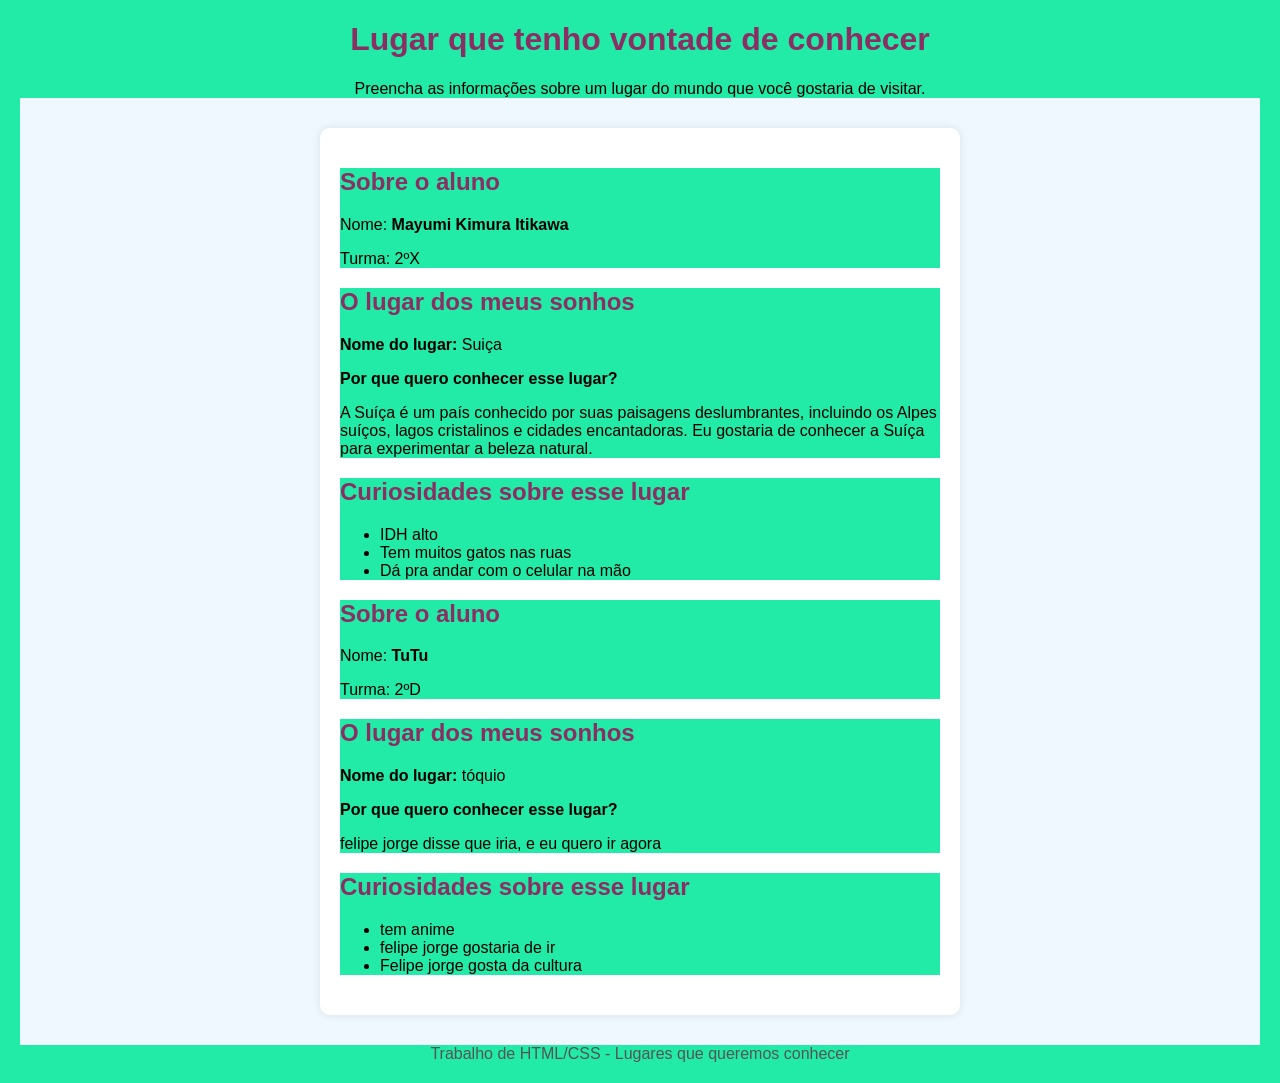
==== index.html @ 151c413a "Merge pull request #4 from FelipeJorgeL/ArthurMachado adicionando a seção arthur para o index.html" ====
<!DOCTYPE html>
<html lang="pt-BR">
<head>
    <meta charset="UTF-8">
    <title>Lugar que quero conhecer</title>
    <link rel="stylesheet" href="style.css">
    <style>*{
    font-family: Arial, sans-serif;
    background-color: rgb(34, 234, 167);
    }</style>
</head>
<body>
    <style>
        body {
            font-family: Arial, sans-serif;
            margin: 20px;
            background-color: #f0f8ff;
        }

        header {
            text-align: center;
            margin-bottom: 30px;
        }

        h1 {
            color: #8b2e63;
        }

        main {
            max-width: 600px;
            margin: 0 auto;
            background-color: #ffffff;
            padding: 20px;
            border-radius: 10px;
            box-shadow: 0 0 10px rgba(0, 0, 0, 0.1);
        }

        section {
            margin-bottom: 20px;
        }

        h2 {
            color: #8b2e63;
        }

        footer {
            text-align: center;
            margin-top: 30px;
            color: #555555;
        }
    </style>
<header>
    <h1>Lugar que tenho vontade de conhecer</h1>
    <p>Preencha as informações sobre um lugar do mundo que você gostaria de visitar.</p>
</header>

<main>
    <section id="aluno">
        <h2>Sobre o aluno</h2>
        <p>Nome: <strong>Mayumi Kimura Itikawa</strong></p>
        <p>Turma: 2ºX</p>
    </section>

    <section id="lugar">
        <h2>O lugar dos meus sonhos</h2>
        <p><strong>Nome do lugar:</strong> Suiça</p>
        <p><strong>Por que quero conhecer esse lugar?</strong></p>
        <p>
    A Suíça é um país conhecido por suas paisagens deslumbrantes, incluindo os Alpes suíços,
    lagos cristalinos e cidades encantadoras. Eu gostaria de conhecer a Suíça para experimentar a beleza natural.
        </p>
    </section>

    <section id="curiosidades">
        <h2>Curiosidades sobre esse lugar</h2>
        <ul>
            <li>IDH alto</li>
            <li>Tem muitos gatos nas ruas</li>
            <li>Dá pra andar com o celular na mão</li>
        </ul>
    </section>

    <section id="Arthur">
        <h2>Sobre o aluno</h2>
        <p>Nome: <strong>TuTu</strong></p>
        <p>Turma: 2ºD</p>
    </section>

    <section id="Artlugar">
        <h2>O lugar dos meus sonhos</h2>
        <p><strong>Nome do lugar:</strong> tóquio</p>
        <p><strong>Por que quero conhecer esse lugar?</strong></p>
        <p>
            felipe jorge disse que iria, e eu quero ir agora
        </p>
    </section>

    <section id="Artcuriosidades">
        <h2>Curiosidades sobre esse lugar</h2>
        <ul>
            <li>tem anime</li>
            <li>felipe jorge gostaria de ir </li>
            <li>Felipe jorge gosta da cultura</li>
        </ul>
    </section>
</main>

<footer>
    <p>Trabalho de HTML/CSS - Lugares que queremos conhecer</p>
</footer>

</body>
</html>
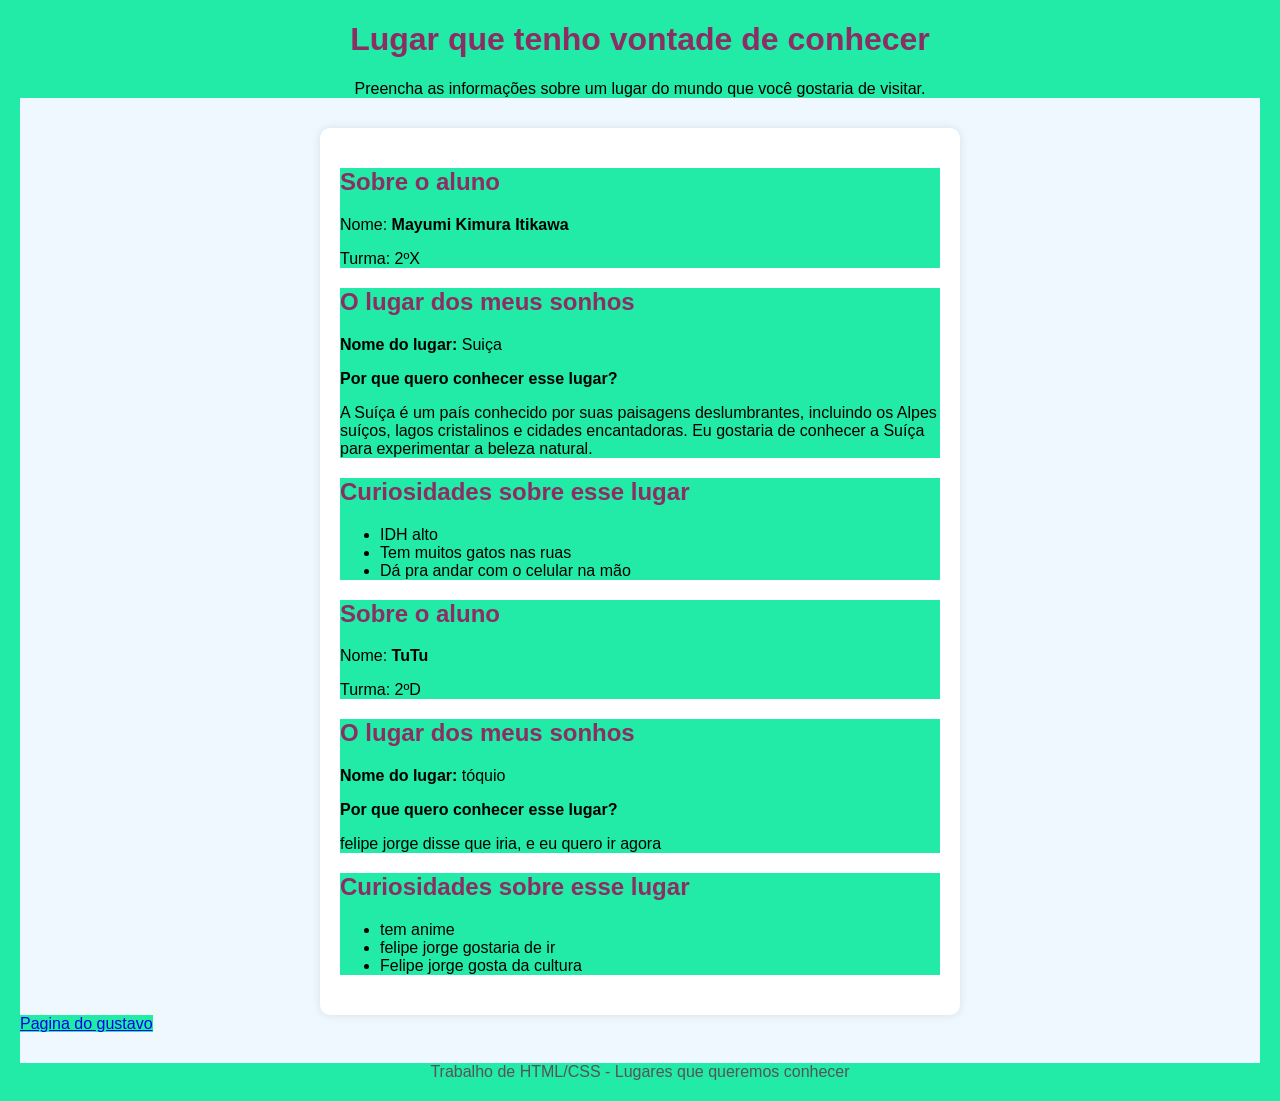
==== commit 48b16fbd: "fix() Resolvendo conflito" ====
--- a/index.html
+++ b/index.html
@@ -1,5 +1,6 @@
 <!DOCTYPE html>
 <html lang="pt-BR">
+
 <head>
     <meta charset="UTF-8">
     <title>Lugar que quero conhecer</title>
@@ -9,6 +10,7 @@
     background-color: rgb(34, 234, 167);
     }</style>
 </head>
+
 <body>
     <style>
         body {
@@ -105,9 +107,30 @@
     </section>
 </main>
 
-<footer>
-    <p>Trabalho de HTML/CSS - Lugares que queremos conhecer</p>
-</footer>
+
+
+
+
+
+
+
+
+
+
+
+
+
+
+
+
+
+        <a href="gustavo.html">Pagina do gustavo</a>
+    </main>
+
+    <footer>
+        <p>Trabalho de HTML/CSS - Lugares que queremos conhecer</p>
+    </footer>
 
 </body>
+
 </html>
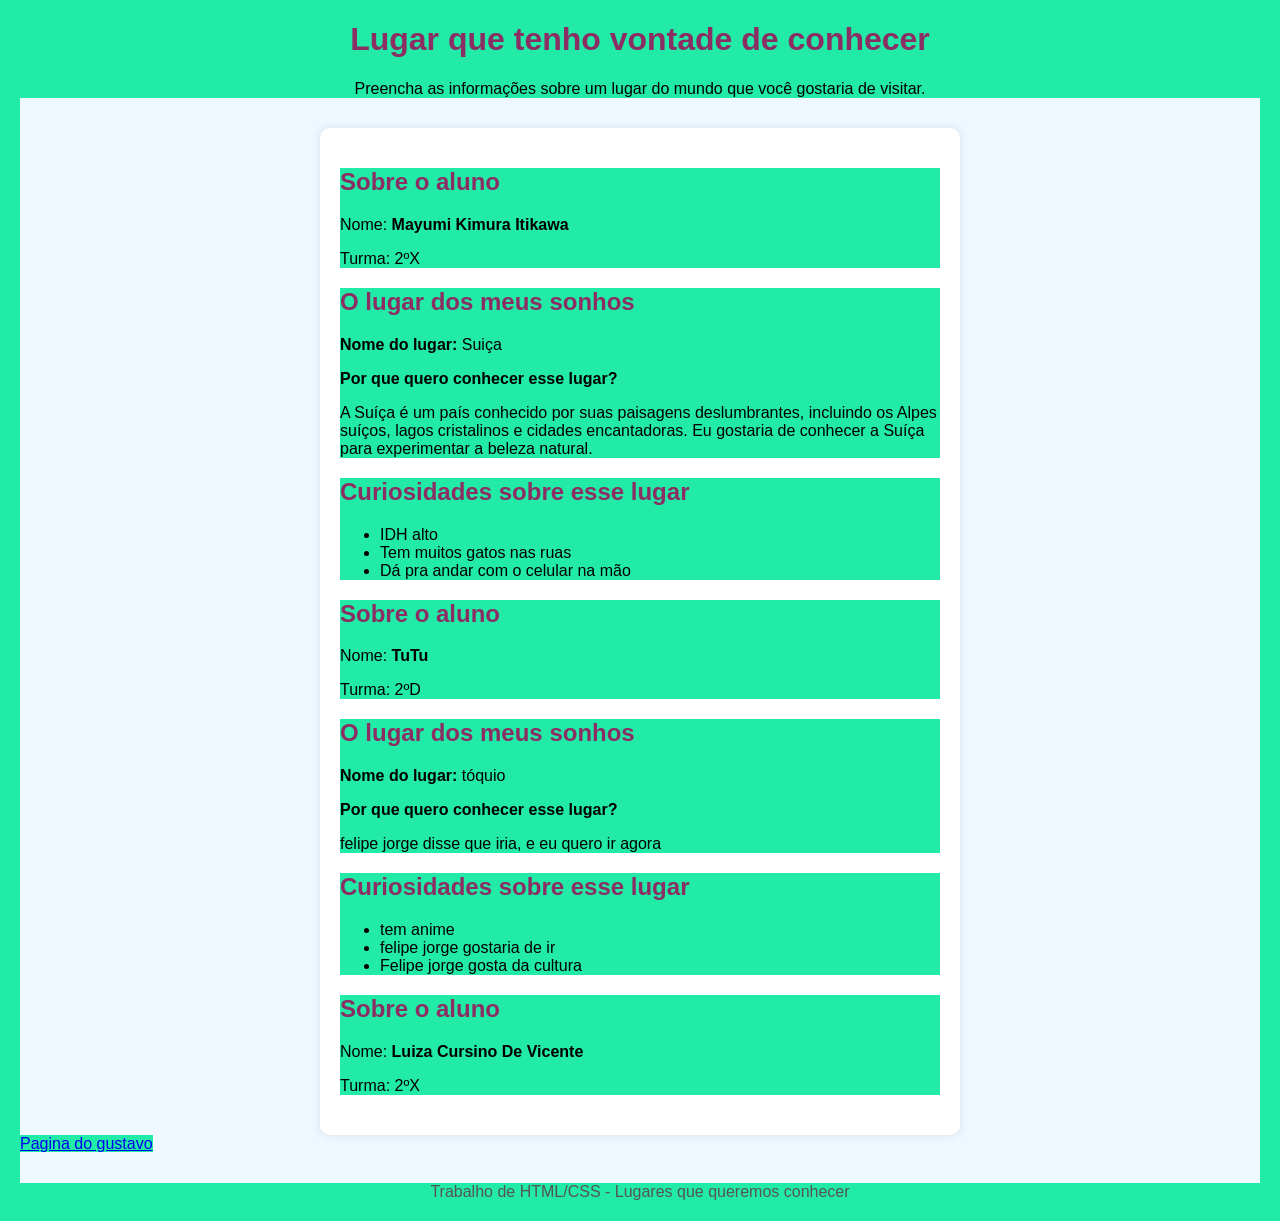
==== commit eb7e8055: "Página sobre Suica" ====
--- a/index.html
+++ b/index.html
@@ -105,6 +105,11 @@
             <li>Felipe jorge gosta da cultura</li>
         </ul>
     </section>
+    <section id="aluno">
+        <h2>Sobre o aluno</h2>
+        <p>Nome: <strong>Luiza Cursino De Vicente</strong></p>
+        <p>Turma: 2ºX</p>
+    </section>
 </main>
 
 
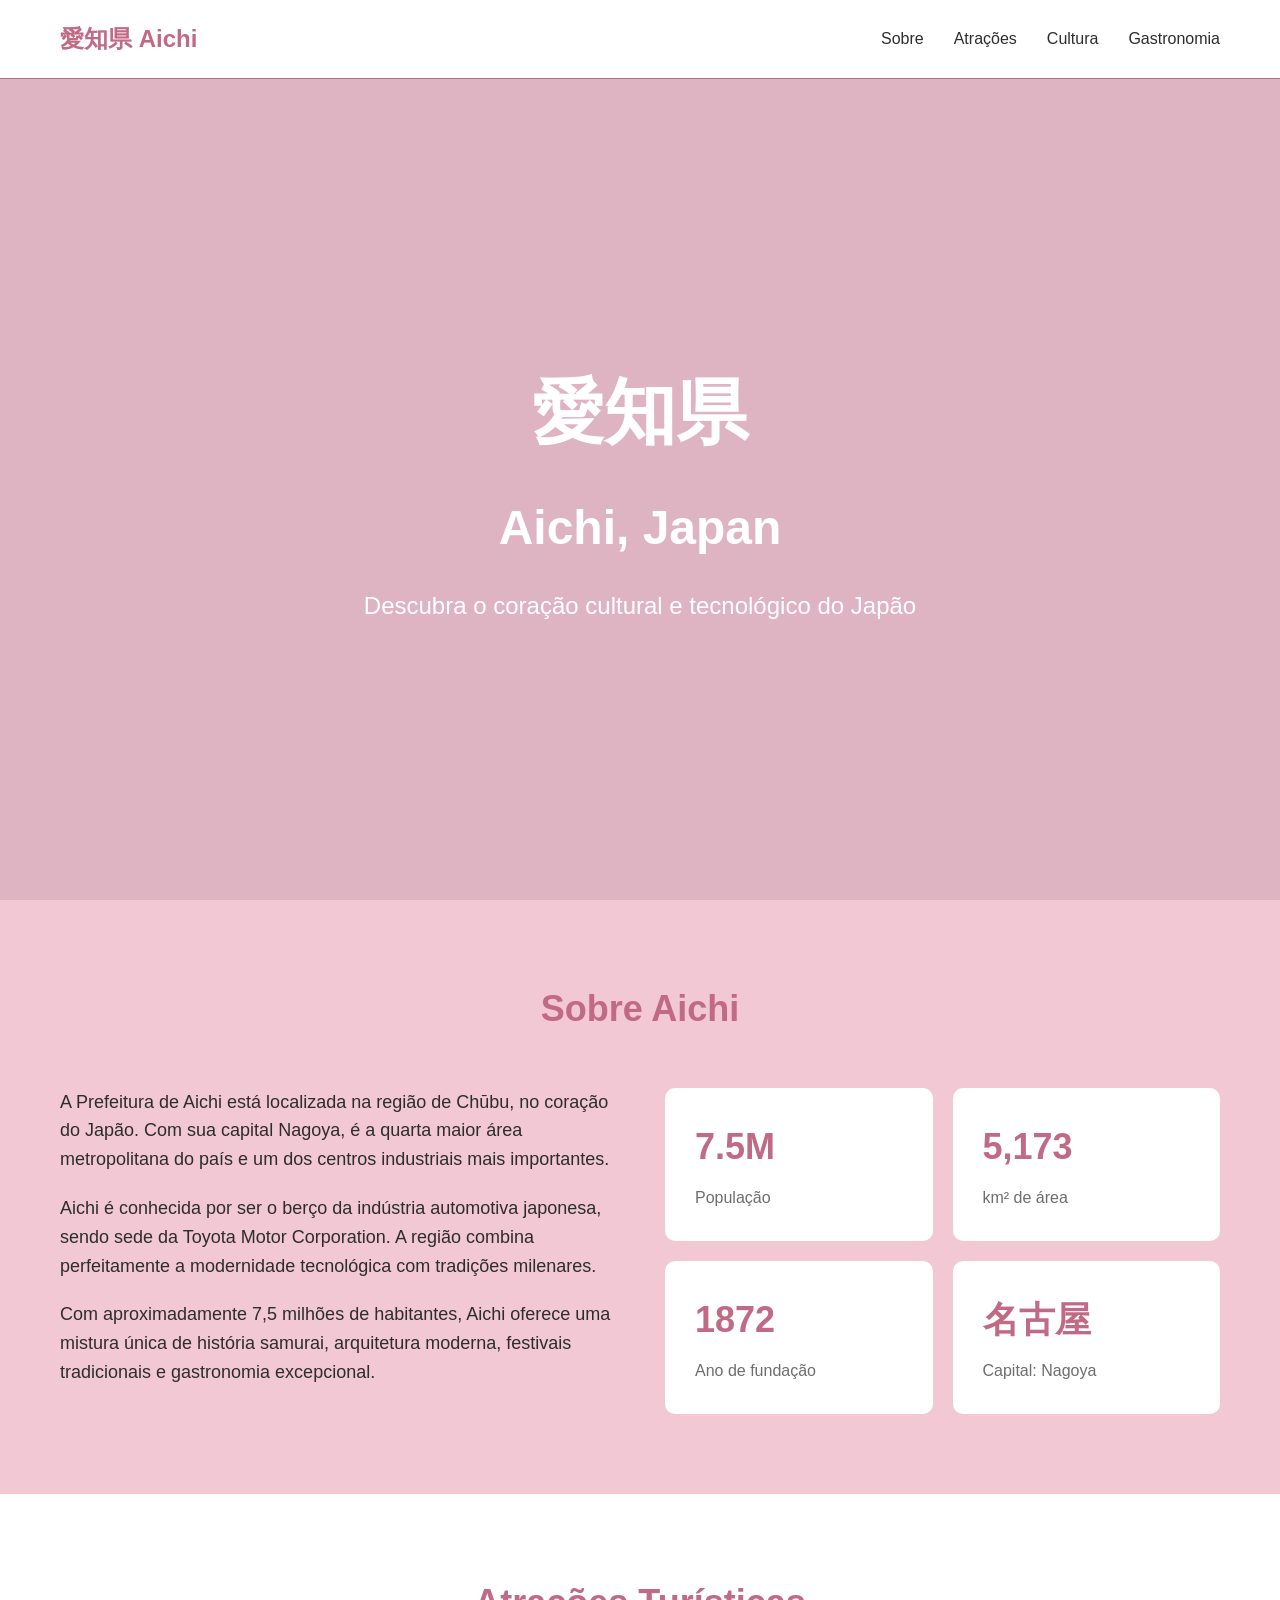
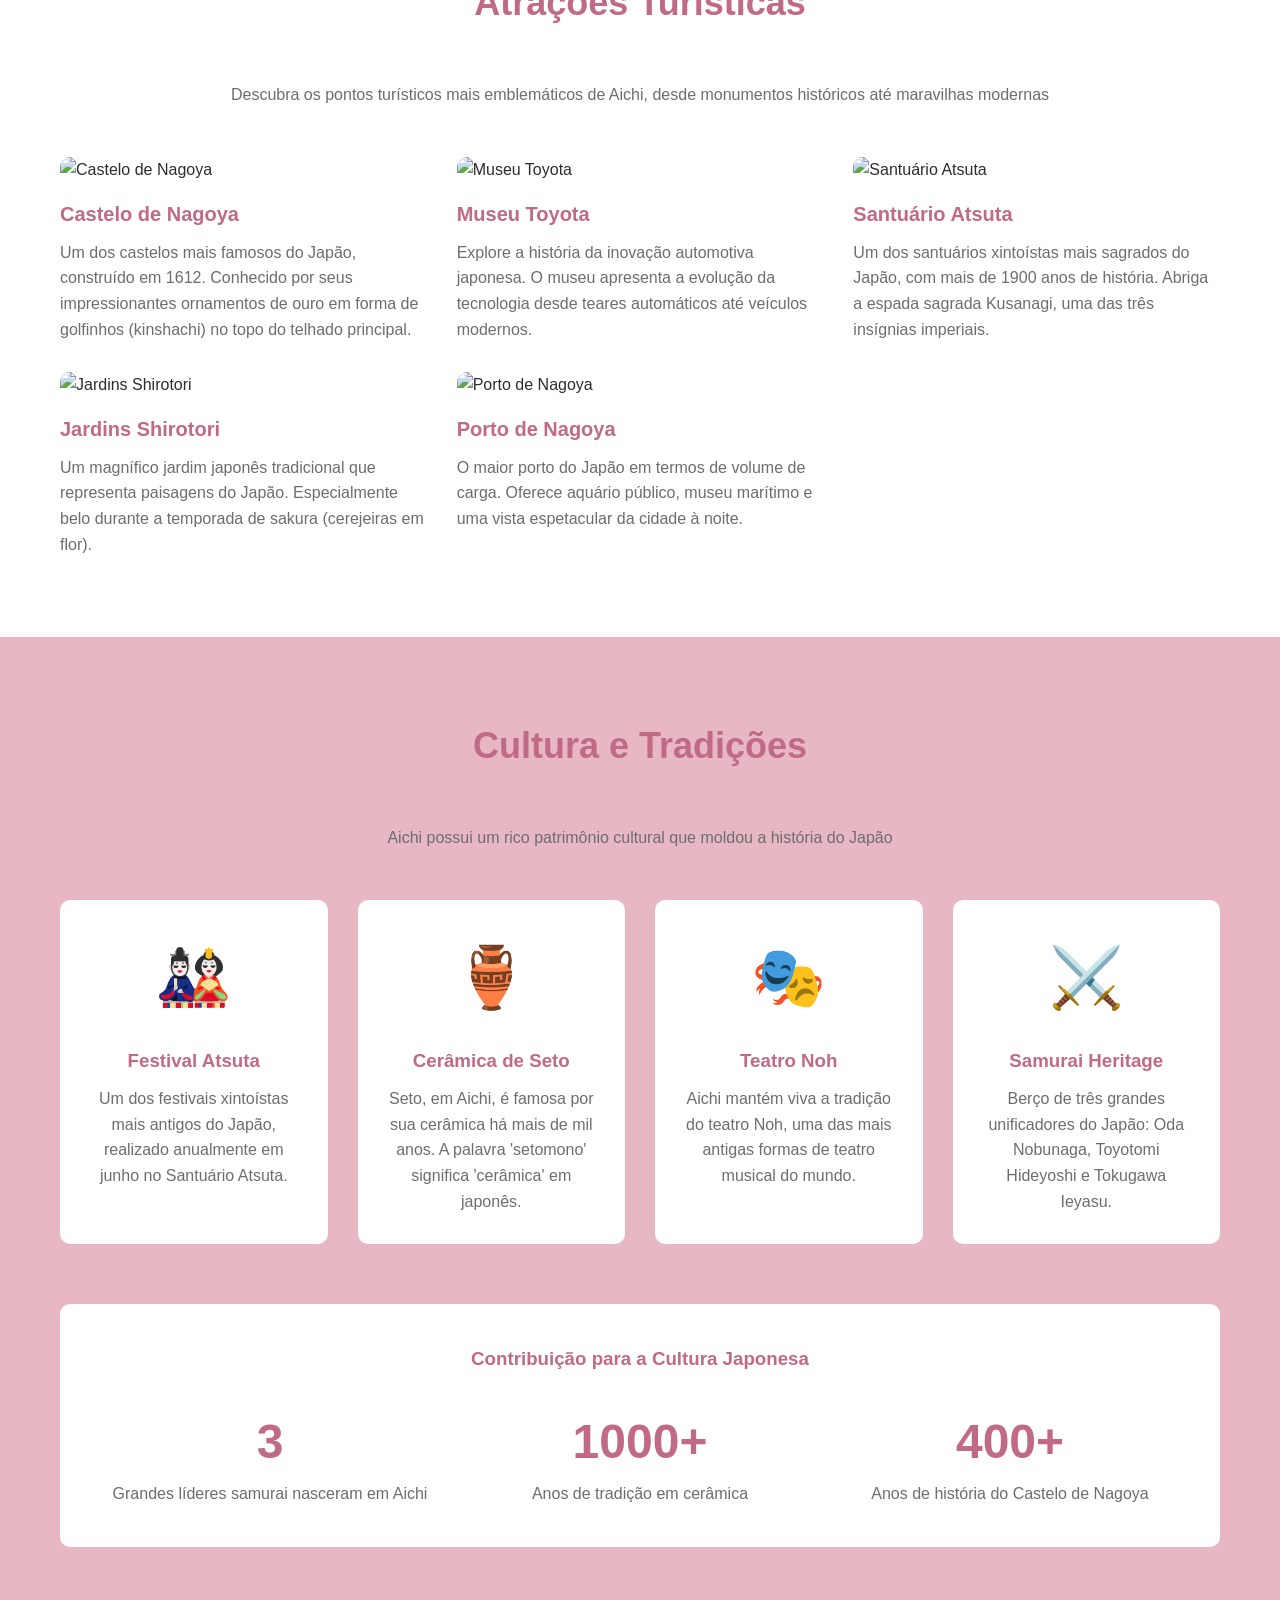
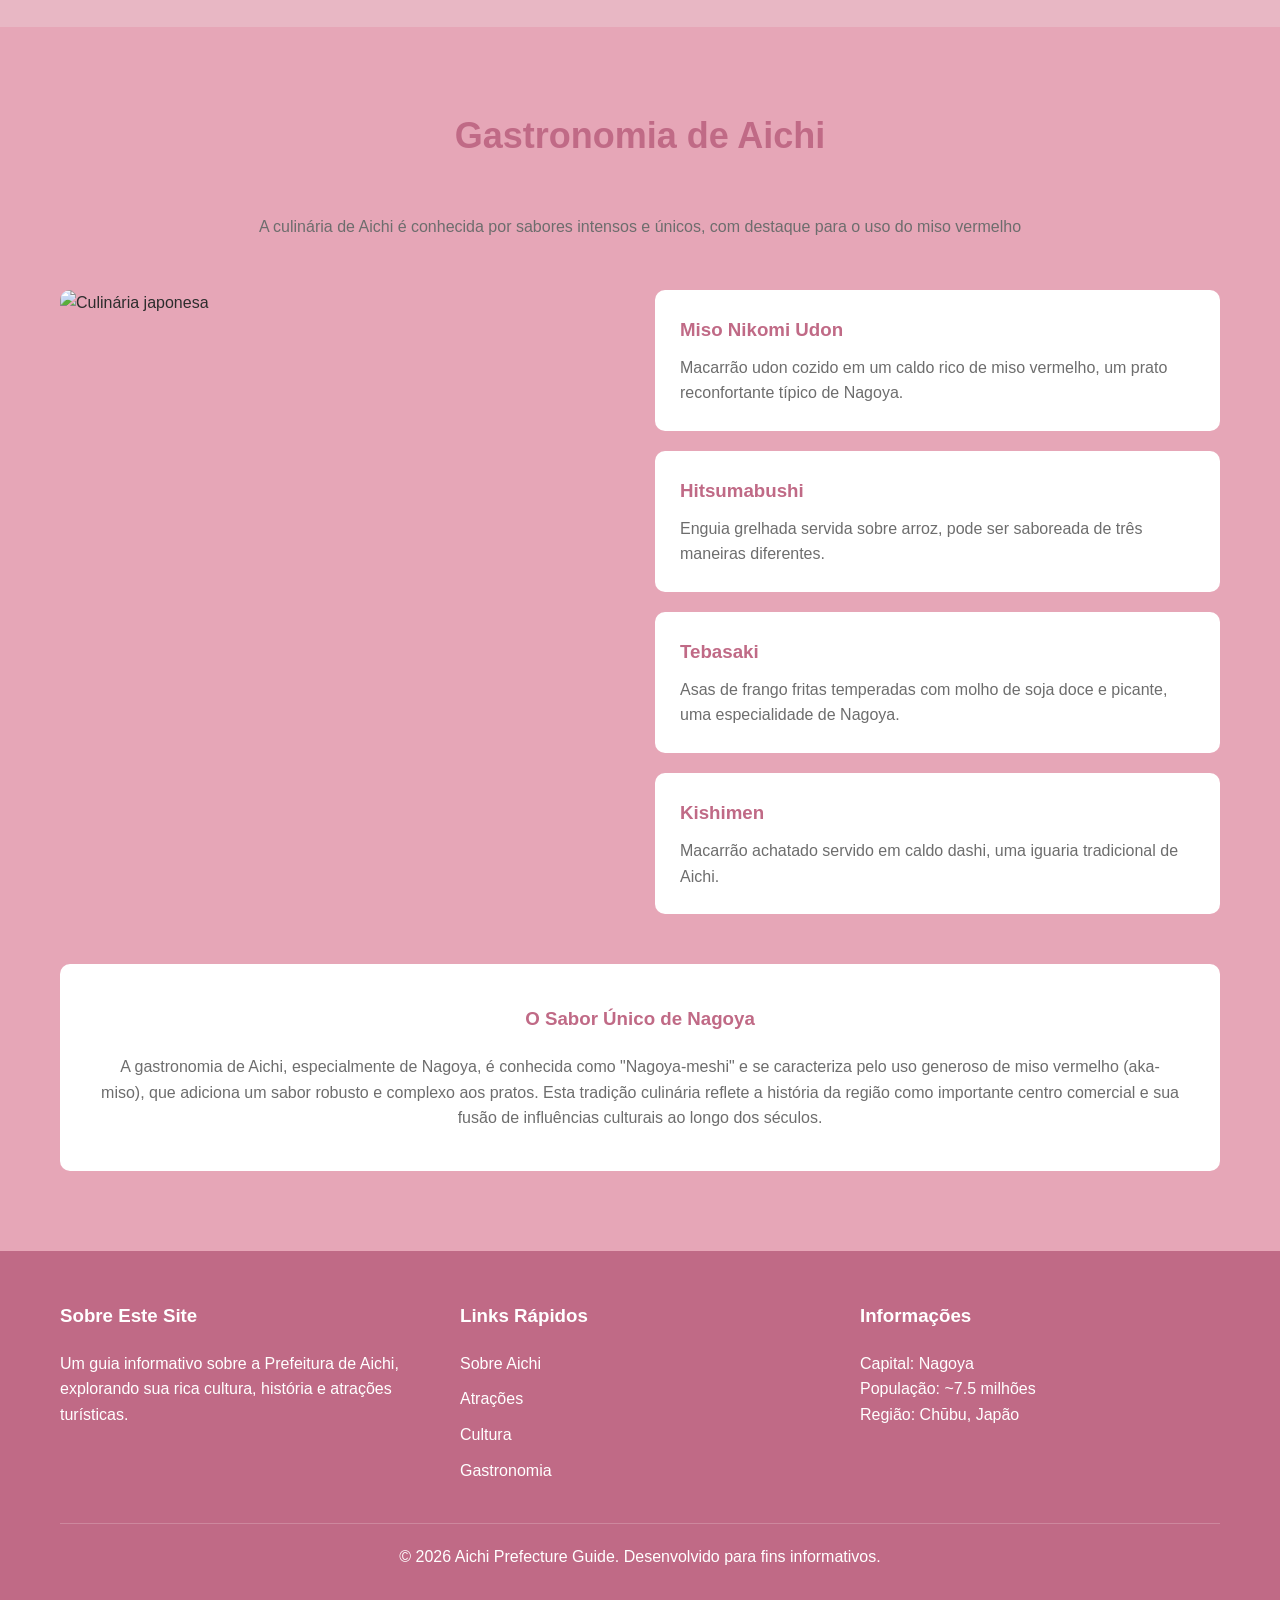
==== commit f6e7601c: "nova tela da may" ====
--- a/index.html
+++ b/index.html
@@ -1,141 +1,260 @@
 <!DOCTYPE html>
 <html lang="pt-BR">
-
 <head>
     <meta charset="UTF-8">
-    <title>Lugar que quero conhecer</title>
+    <meta name="viewport" content="width=device-width, initial-scale=1.0">
+    <title>Aichi - Japão</title>
     <link rel="stylesheet" href="style.css">
-    <style>*{
-    font-family: Arial, sans-serif;
-    background-color: rgb(34, 234, 167);
-    }</style>
 </head>
-
 <body>
-    <style>
-        body {
-            font-family: Arial, sans-serif;
-            margin: 20px;
-            background-color: #f0f8ff;
-        }
-
-        header {
-            text-align: center;
-            margin-bottom: 30px;
-        }
-
-        h1 {
-            color: #8b2e63;
-        }
-
-        main {
-            max-width: 600px;
-            margin: 0 auto;
-            background-color: #ffffff;
-            padding: 20px;
-            border-radius: 10px;
-            box-shadow: 0 0 10px rgba(0, 0, 0, 0.1);
-        }
-
-        section {
-            margin-bottom: 20px;
-        }
-
-        h2 {
-            color: #8b2e63;
-        }
-
-        footer {
-            text-align: center;
-            margin-top: 30px;
-            color: #555555;
-        }
-    </style>
-<header>
-    <h1>Lugar que tenho vontade de conhecer</h1>
-    <p>Preencha as informações sobre um lugar do mundo que você gostaria de visitar.</p>
-</header>
-
-<main>
-    <section id="aluno">
-        <h2>Sobre o aluno</h2>
-        <p>Nome: <strong>Mayumi Kimura Itikawa</strong></p>
-        <p>Turma: 2ºX</p>
-    </section>
-
-    <section id="lugar">
-        <h2>O lugar dos meus sonhos</h2>
-        <p><strong>Nome do lugar:</strong> Suiça</p>
-        <p><strong>Por que quero conhecer esse lugar?</strong></p>
-        <p>
-    A Suíça é um país conhecido por suas paisagens deslumbrantes, incluindo os Alpes suíços,
-    lagos cristalinos e cidades encantadoras. Eu gostaria de conhecer a Suíça para experimentar a beleza natural.
-        </p>
-    </section>
-
-    <section id="curiosidades">
-        <h2>Curiosidades sobre esse lugar</h2>
-        <ul>
-            <li>IDH alto</li>
-            <li>Tem muitos gatos nas ruas</li>
-            <li>Dá pra andar com o celular na mão</li>
-        </ul>
-    </section>
-
-    <section id="Arthur">
-        <h2>Sobre o aluno</h2>
-        <p>Nome: <strong>TuTu</strong></p>
-        <p>Turma: 2ºD</p>
-    </section>
-
-    <section id="Artlugar">
-        <h2>O lugar dos meus sonhos</h2>
-        <p><strong>Nome do lugar:</strong> tóquio</p>
-        <p><strong>Por que quero conhecer esse lugar?</strong></p>
-        <p>
-            felipe jorge disse que iria, e eu quero ir agora
-        </p>
-    </section>
-
-    <section id="Artcuriosidades">
-        <h2>Curiosidades sobre esse lugar</h2>
-        <ul>
-            <li>tem anime</li>
-            <li>felipe jorge gostaria de ir </li>
-            <li>Felipe jorge gosta da cultura</li>
-        </ul>
-    </section>
-    <section id="aluno">
-        <h2>Sobre o aluno</h2>
-        <p>Nome: <strong>Luiza Cursino De Vicente</strong></p>
-        <p>Turma: 2ºX</p>
-    </section>
-</main>
-
-
-
-
-
-
-
-
-
-
-
-
-
-
-
-
-
-
-        <a href="gustavo.html">Pagina do gustavo</a>
-    </main>
-
-    <footer>
-        <p>Trabalho de HTML/CSS - Lugares que queremos conhecer</p>
+    <header class="header">
+        <div class="container">
+            <nav class="nav">
+                <h1 class="logo">愛知県 Aichi</h1>
+                <ul class="menu">
+                    <li><a href="#sobre">Sobre</a></li>
+                    <li><a href="#atracoes">Atrações</a></li>
+                    <li><a href="#cultura">Cultura</a></li>
+                    <li><a href="#gastronomia">Gastronomia</a></li>
+                </ul>
+            </nav>
+        </div>
+    </header>
+
+    <section class="hero">
+        <div class="hero-overlay"></div>
+        <div class="hero-content">
+            <h1 class="hero-title-jp">愛知県</h1>
+            <h2 class="hero-title-en">Aichi, Japan</h2>
+            <p class="hero-text">Descubra o coração cultural e tecnológico do Japão</p>
+        </div>
+    </section>
+
+    <section id="sobre" class="about">
+        <div class="container">
+            <h2 class="section-title">Sobre Aichi</h2>
+            <div class="about-content">
+                <div class="about-text">
+                    <p class="paragraph">
+                        A Prefeitura de Aichi está localizada na região de Chūbu, no coração do Japão. 
+                        Com sua capital Nagoya, é a quarta maior área metropolitana do país e um dos 
+                        centros industriais mais importantes.
+                    </p>
+                    <p class="paragraph">
+                        Aichi é conhecida por ser o berço da indústria automotiva japonesa, sendo sede 
+                        da Toyota Motor Corporation. A região combina perfeitamente a modernidade 
+                        tecnológica com tradições milenares.
+                    </p>
+                    <p class="paragraph">
+                        Com aproximadamente 7,5 milhões de habitantes, Aichi oferece uma mistura única 
+                        de história samurai, arquitetura moderna, festivais tradicionais e gastronomia 
+                        excepcional.
+                    </p>
+                </div>
+                <div class="stats-grid">
+                    <div class="stat-card">
+                        <div class="stat-number">7.5M</div>
+                        <div class="stat-label">População</div>
+                    </div>
+                    <div class="stat-card">
+                        <div class="stat-number">5,173</div>
+                        <div class="stat-label">km² de área</div>
+                    </div>
+                    <div class="stat-card">
+                        <div class="stat-number">1872</div>
+                        <div class="stat-label">Ano de fundação</div>
+                    </div>
+                    <div class="stat-card">
+                        <div class="stat-number">名古屋</div>
+                        <div class="stat-label">Capital: Nagoya</div>
+                    </div>
+                </div>
+            </div>
+        </div>
+    </section>
+
+    <section id="atracoes" class="attractions">
+        <div class="container">
+            <h2 class="section-title">Atrações Turísticas</h2>
+            <p class="section-description">
+                Descubra os pontos turísticos mais emblemáticos de Aichi, desde monumentos históricos até maravilhas modernas
+            </p>
+            <div class="attractions-grid">
+                <div class="attraction-card">
+                    <div class="attraction-image">
+                        <img src="https://images.unsplash.com/photo-1648534092296-272a36375e45?crop=entropy&cs=tinysrgb&fit=max&fm=jpg&q=80&w=800" alt="Castelo de Nagoya">
+                    </div>
+                    <h3 class="attraction-title">Castelo de Nagoya</h3>
+                    <p class="attraction-text">Um dos castelos mais famosos do Japão, construído em 1612. Conhecido por seus impressionantes ornamentos de ouro em forma de golfinhos (kinshachi) no topo do telhado principal.</p>
+                </div>
+
+                <div class="attraction-card">
+                    <div class="attraction-image">
+                        <img src="https://images.unsplash.com/photo-1701314946065-318c86562be8?crop=entropy&cs=tinysrgb&fit=max&fm=jpg&q=80&w=800" alt="Museu Toyota">
+                    </div>
+                    <h3 class="attraction-title">Museu Toyota</h3>
+                    <p class="attraction-text">Explore a história da inovação automotiva japonesa. O museu apresenta a evolução da tecnologia desde teares automáticos até veículos modernos.</p>
+                </div>
+
+                <div class="attraction-card">
+                    <div class="attraction-image">
+                        <img src="https://images.unsplash.com/photo-1702060847389-f3819611a56a?crop=entropy&cs=tinysrgb&fit=max&fm=jpg&q=80&w=800" alt="Santuário Atsuta">
+                    </div>
+                    <h3 class="attraction-title">Santuário Atsuta</h3>
+                    <p class="attraction-text">Um dos santuários xintoístas mais sagrados do Japão, com mais de 1900 anos de história. Abriga a espada sagrada Kusanagi, uma das três insígnias imperiais.</p>
+                </div>
+
+                <div class="attraction-card">
+                    <div class="attraction-image">
+                        <img src="https://images.unsplash.com/photo-1771030669981-c995ebcde895?crop=entropy&cs=tinysrgb&fit=max&fm=jpg&q=80&w=800" alt="Jardins Shirotori">
+                    </div>
+                    <h3 class="attraction-title">Jardins Shirotori</h3>
+                    <p class="attraction-text">Um magnífico jardim japonês tradicional que representa paisagens do Japão. Especialmente belo durante a temporada de sakura (cerejeiras em flor).</p>
+                </div>
+
+                <div class="attraction-card">
+                    <div class="attraction-image">
+                        <img src="https://images.unsplash.com/photo-1716049159452-8dfbf9233070?crop=entropy&cs=tinysrgb&fit=max&fm=jpg&q=80&w=800" alt="Porto de Nagoya">
+                    </div>
+                    <h3 class="attraction-title">Porto de Nagoya</h3>
+                    <p class="attraction-text">O maior porto do Japão em termos de volume de carga. Oferece aquário público, museu marítimo e uma vista espetacular da cidade à noite.</p>
+                </div>
+            </div>
+        </div>
+    </section>
+
+    <section id="cultura" class="culture">
+        <div class="container">
+            <h2 class="section-title">Cultura e Tradições</h2>
+            <p class="section-description">
+                Aichi possui um rico patrimônio cultural que moldou a história do Japão
+            </p>
+            <div class="culture-grid">
+                <div class="culture-card">
+                    <div class="culture-icon">🎎</div>
+                    <h3 class="culture-title">Festival Atsuta</h3>
+                    <p class="culture-text">Um dos festivais xintoístas mais antigos do Japão, realizado anualmente em junho no Santuário Atsuta.</p>
+                </div>
+
+                <div class="culture-card">
+                    <div class="culture-icon">🏺</div>
+                    <h3 class="culture-title">Cerâmica de Seto</h3>
+                    <p class="culture-text">Seto, em Aichi, é famosa por sua cerâmica há mais de mil anos. A palavra 'setomono' significa 'cerâmica' em japonês.</p>
+                </div>
+
+                <div class="culture-card">
+                    <div class="culture-icon">🎭</div>
+                    <h3 class="culture-title">Teatro Noh</h3>
+                    <p class="culture-text">Aichi mantém viva a tradição do teatro Noh, uma das mais antigas formas de teatro musical do mundo.</p>
+                </div>
+
+                <div class="culture-card">
+                    <div class="culture-icon">⚔️</div>
+                    <h3 class="culture-title">Samurai Heritage</h3>
+                    <p class="culture-text">Berço de três grandes unificadores do Japão: Oda Nobunaga, Toyotomi Hideyoshi e Tokugawa Ieyasu.</p>
+                </div>
+            </div>
+
+            <div class="culture-stats">
+                <h3 class="culture-stats-title">Contribuição para a Cultura Japonesa</h3>
+                <div class="culture-stats-grid">
+                    <div class="culture-stat">
+                        <div class="culture-stat-number">3</div>
+                        <p class="culture-stat-text">Grandes líderes samurai nasceram em Aichi</p>
+                    </div>
+                    <div class="culture-stat">
+                        <div class="culture-stat-number">1000+</div>
+                        <p class="culture-stat-text">Anos de tradição em cerâmica</p>
+                    </div>
+                    <div class="culture-stat">
+                        <div class="culture-stat-number">400+</div>
+                        <p class="culture-stat-text">Anos de história do Castelo de Nagoya</p>
+                    </div>
+                </div>
+            </div>
+        </div>
+    </section>
+
+    <!-- Seção de Gastronomia -->
+    <section id="gastronomia" class="gastronomy">
+        <div class="container">
+            <h2 class="section-title">Gastronomia de Aichi</h2>
+            <p class="section-description">
+                A culinária de Aichi é conhecida por sabores intensos e únicos, com destaque para o uso do miso vermelho
+            </p>
+            <div class="gastronomy-content">
+                <div class="gastronomy-image">
+                    <img src="https://images.unsplash.com/photo-1763470260619-f971902b20db?crop=entropy&cs=tinysrgb&fit=max&fm=jpg&q=80&w=800" alt="Culinária japonesa">
+                </div>
+                <div class="gastronomy-list">
+                    <div class="dish-card">
+                        <h3 class="dish-title">Miso Nikomi Udon</h3>
+                        <p class="dish-text">Macarrão udon cozido em um caldo rico de miso vermelho, um prato reconfortante típico de Nagoya.</p>
+                    </div>
+
+                    <div class="dish-card">
+                        <h3 class="dish-title">Hitsumabushi</h3>
+                        <p class="dish-text">Enguia grelhada servida sobre arroz, pode ser saboreada de três maneiras diferentes.</p>
+                    </div>
+
+                    <div class="dish-card">
+                        <h3 class="dish-title">Tebasaki</h3>
+                        <p class="dish-text">Asas de frango fritas temperadas com molho de soja doce e picante, uma especialidade de Nagoya.</p>
+                    </div>
+
+                    <div class="dish-card">
+                        <h3 class="dish-title">Kishimen</h3>
+                        <p class="dish-text">Macarrão achatado servido em caldo dashi, uma iguaria tradicional de Aichi.</p>
+                    </div>
+                </div>
+            </div>
+
+            <div class="gastronomy-info">
+                <h3 class="gastronomy-info-title">O Sabor Único de Nagoya</h3>
+                <p class="gastronomy-info-text">
+                    A gastronomia de Aichi, especialmente de Nagoya, é conhecida como "Nagoya-meshi" e se caracteriza 
+                    pelo uso generoso de miso vermelho (aka-miso), que adiciona um sabor robusto e complexo aos pratos. 
+                    Esta tradição culinária reflete a história da região como importante centro comercial e sua fusão 
+                    de influências culturais ao longo dos séculos.
+                </p>
+            </div>
+        </div>
+    </section>
+
+    <!-- Rodapé -->
+    <footer class="footer">
+        <div class="container">
+            <div class="footer-content">
+                <div class="footer-column">
+                    <h3 class="footer-title">Sobre Este Site</h3>
+                    <p class="footer-text">
+                        Um guia informativo sobre a Prefeitura de Aichi, explorando sua rica cultura, 
+                        história e atrações turísticas.
+                    </p>
+                </div>
+
+                <div class="footer-column">
+                    <h3 class="footer-title">Links Rápidos</h3>
+                    <ul class="footer-links">
+                        <li><a href="#sobre">Sobre Aichi</a></li>
+                        <li><a href="#atracoes">Atrações</a></li>
+                        <li><a href="#cultura">Cultura</a></li>
+                        <li><a href="#gastronomia">Gastronomia</a></li>
+                    </ul>
+                </div>
+
+                <div class="footer-column">
+                    <h3 class="footer-title">Informações</h3>
+                    <p class="footer-text">Capital: Nagoya</p>
+                    <p class="footer-text">População: ~7.5 milhões</p>
+                    <p class="footer-text">Região: Chūbu, Japão</p>
+                </div>
+            </div>
+
+            <div class="footer-bottom">
+                <p>&copy; 2026 Aichi Prefecture Guide. Desenvolvido para fins informativos.</p>
+            </div>
+        </div>
     </footer>
-
 </body>
-
-</html>+</html>
--- a/style.css
+++ b/style.css
@@ -0,0 +1,376 @@
+*{
+    margin:0;
+    padding:0;
+    box-sizing:border-box;
+}
+
+body{
+    font-family: Arial, sans-serif;
+    color:#2d2d2d;
+    line-height:1.6;
+}
+
+/* ---------------- HEADER ---------------- */
+
+.header{
+    background-color:white;
+    position:fixed;
+    top:0;
+    left:0;
+    width:100%;
+    border-bottom:1px solid #c06a86;
+    padding-top:20px;
+    padding-bottom:20px;
+    z-index:9999; 
+}
+
+/* centraliza conteúdo */
+.container{
+    max-width:1200px;
+    margin-left:auto;
+    margin-right:auto;
+    padding-left:20px;
+    padding-right:20px;
+}
+
+/* nav */
+.nav{
+    display:flex;
+    justify-content:space-between;
+    align-items:center;
+}
+
+/* logo */
+.logo{
+    color:#c06a86;
+    font-size:24px;
+}
+
+/* menu */
+.menu{
+    list-style:none;
+    display:flex;
+}
+
+/* espaço entre links */
+.menu li{
+    margin-left:30px;
+}
+
+/* link */
+.menu a{
+    text-decoration:none;
+    color:#2d2d2d;
+}
+
+/* hover */
+.menu a:hover{
+    color:#c06a86;
+}
+
+/* ---------------- HERO ---------------- */
+
+.hero{
+    height:100vh;
+    padding-top:80px; /* espaço para o header */
+    background-image:url("https://images.unsplash.com/photo-1648534092296-272a36375e45?crop=entropy&cs=tinysrgb&fit=max&fm=jpg&q=80&w=1920");
+    background-size:cover;
+    background-position:center;
+    display:flex;
+    justify-content:center;
+    align-items:center;
+    position:relative;
+}
+
+.hero-overlay{
+    position:absolute;
+    top:0;
+    left:0;
+    right:0;
+    bottom:0;
+    background:rgba(192,106,134,0.5);
+}
+
+.hero-content{
+    position:relative;
+    text-align:center;
+    color:white;
+}
+
+.hero-title-jp{
+    font-size:72px;
+    margin-bottom:20px;
+}
+
+.hero-title-en{
+    font-size:48px;
+    margin-bottom:20px;
+}
+
+.hero-text{
+    font-size:24px;
+}
+
+/* ---------------- SOBRE ---------------- */
+
+.about{
+    padding-top:80px;
+    padding-bottom:80px;
+    padding-left:20px;
+    padding-right:20px;
+    background-color:#f1c8d3;
+}
+
+.section-title{
+    text-align:center;
+    font-size:36px;
+    color:#c06a86;
+    margin-bottom:50px;
+}
+
+.about-content{
+    display:grid;
+    grid-template-columns:1fr 1fr;
+    gap:50px;
+}
+
+.about-text{
+    font-size:18px;
+}
+
+.paragraph{
+    margin-bottom:20px;
+}
+
+/* cards de estatísticas */
+
+.stats-grid{
+    display:grid;
+    grid-template-columns:1fr 1fr;
+    gap:20px;
+}
+
+.stat-card{
+    background-color:white;
+    padding:30px;
+    border-radius:10px;
+}
+
+.stat-number{
+    font-size:36px;
+    color:#c06a86;
+    font-weight:bold;
+    margin-bottom:10px;
+}
+
+.stat-label{
+    color:#6d6d6d;
+}
+
+/* ---------------- ATRAÇÕES ---------------- */
+
+.attractions{
+    padding-top:80px;
+    padding-bottom:80px;
+    padding-left:20px;
+    padding-right:20px;
+}
+
+.section-description{
+    text-align:center;
+    color:#6d6d6d;
+    margin-bottom:50px;
+}
+
+.attractions-grid{
+    display:grid;
+    grid-template-columns:1fr 1fr 1fr;
+    gap:30px;
+}
+
+.attraction-card{
+    cursor:pointer;
+}
+
+.attraction-image{
+    border-radius:10px;
+    overflow:hidden;
+    margin-bottom:15px;
+}
+
+.attraction-image img{
+    width:100%;
+    height:250px;
+    object-fit:cover;
+}
+
+.attraction-title{
+    font-size:20px;
+    color:#c06a86;
+    margin-bottom:10px;
+}
+
+.attraction-text{
+    color:#6d6d6d;
+}
+
+/* ---------------- CULTURA ---------------- */
+
+.culture{
+    padding:80px 20px;
+    background-color:#e8b7c4;
+}
+
+.culture-grid{
+    display:grid;
+    grid-template-columns:1fr 1fr 1fr 1fr;
+    gap:30px;
+    margin-bottom:60px;
+}
+
+.culture-card{
+    background:white;
+    padding:30px;
+    border-radius:10px;
+    text-align:center;
+}
+
+.culture-icon{
+    font-size:60px;
+    margin-bottom:20px;
+}
+
+.culture-title{
+    color:#c06a86;
+    margin-bottom:10px;
+}
+
+.culture-text{
+    color:#6d6d6d;
+}
+
+.culture-stats{
+    background:white;
+    padding:40px;
+    border-radius:10px;
+}
+
+.culture-stats-title{
+    text-align:center;
+    color:#c06a86;
+    margin-bottom:30px;
+}
+
+.culture-stats-grid{
+    display:grid;
+    grid-template-columns:1fr 1fr 1fr;
+    gap:30px;
+}
+
+.culture-stat{
+    text-align:center;
+}
+
+.culture-stat-number{
+    font-size:48px;
+    color:#c06a86;
+    font-weight:bold;
+}
+
+.culture-stat-text{
+    color:#6d6d6d;
+}
+
+/* ---------------- GASTRONOMIA ---------------- */
+
+.gastronomy{
+    padding:80px 20px;
+    background:#e6a6b7;
+}
+
+.gastronomy-content{
+    display:grid;
+    grid-template-columns:1fr 1fr;
+    gap:30px;
+    margin-bottom:50px;
+}
+
+.gastronomy-image img{
+    width:100%;
+    border-radius:10px;
+}
+
+.gastronomy-list{
+    display:grid;
+    gap:20px;
+}
+
+.dish-card{
+    background:white;
+    padding:25px;
+    border-radius:10px;
+}
+
+.dish-title{
+    color:#c06a86;
+    margin-bottom:10px;
+}
+
+.dish-text{
+    color:#6d6d6d;
+}
+
+.gastronomy-info{
+    background:white;
+    padding:40px;
+    border-radius:10px;
+}
+
+.gastronomy-info-title{
+    text-align:center;
+    color:#c06a86;
+    margin-bottom:20px;
+}
+
+.gastronomy-info-text{
+    text-align:center;
+    color:#6d6d6d;
+}
+
+/* ---------------- FOOTER ---------------- */
+
+.footer{
+    background:#c06a86;
+    color:white;
+    padding:50px 20px;
+}
+
+.footer-content{
+    display:grid;
+    grid-template-columns:1fr 1fr 1fr;
+    gap:40px;
+}
+
+.footer-title{
+    margin-bottom:20px;
+}
+
+.footer-links{
+    list-style:none;
+}
+
+.footer-links li{
+    margin-bottom:10px;
+}
+
+.footer-links a{
+    color:white;
+    text-decoration:none;
+}
+
+.footer-bottom{
+    border-top:1px solid rgba(255,255,255,0.2);
+    margin-top:30px;
+    padding-top:20px;
+    text-align:center;
+}
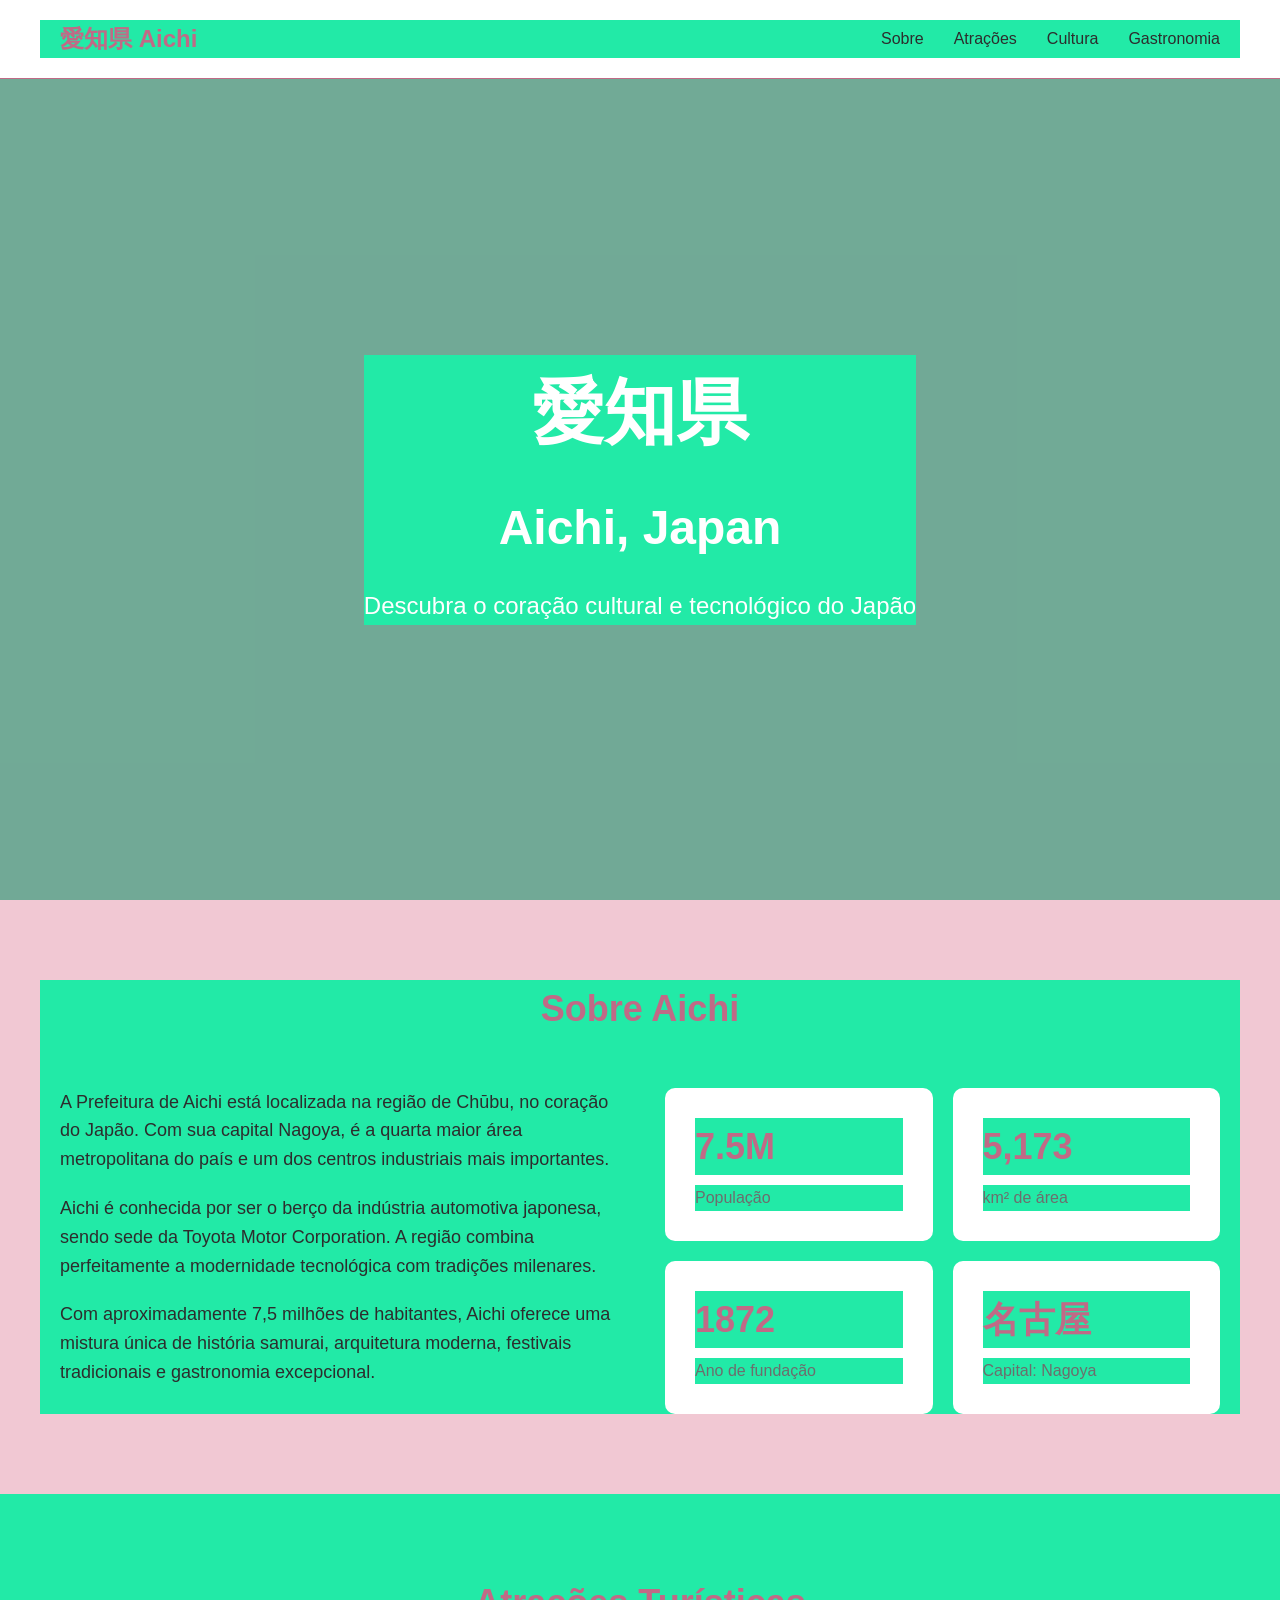
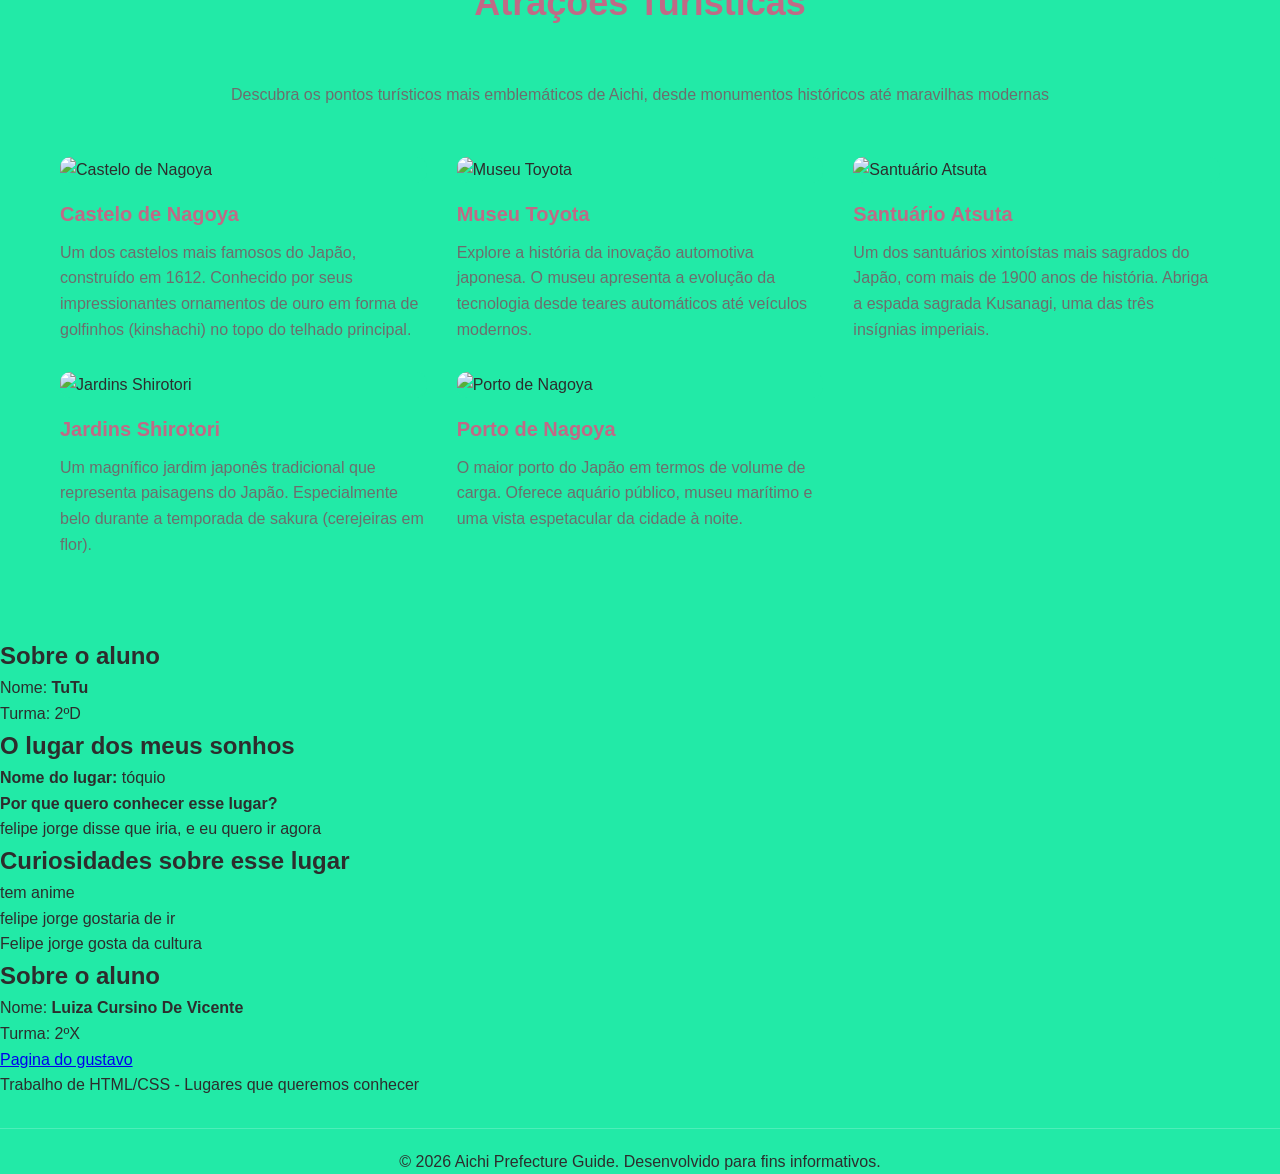
==== commit 0ad4454b: "Merge branch 'main' into MayumiKimura" ====
--- a/index.html
+++ b/index.html
@@ -1,11 +1,17 @@
 <!DOCTYPE html>
 <html lang="pt-BR">
+
 <head>
     <meta charset="UTF-8">
     <meta name="viewport" content="width=device-width, initial-scale=1.0">
     <title>Aichi - Japão</title>
     <link rel="stylesheet" href="style.css">
+    <style>*{
+    font-family: Arial, sans-serif;
+    background-color: rgb(34, 234, 167);
+    }</style>
 </head>
+
 <body>
     <header class="header">
         <div class="container">
@@ -123,133 +129,59 @@
         </div>
     </section>
 
-    <section id="cultura" class="culture">
-        <div class="container">
-            <h2 class="section-title">Cultura e Tradições</h2>
-            <p class="section-description">
-                Aichi possui um rico patrimônio cultural que moldou a história do Japão
-            </p>
-            <div class="culture-grid">
-                <div class="culture-card">
-                    <div class="culture-icon">🎎</div>
-                    <h3 class="culture-title">Festival Atsuta</h3>
-                    <p class="culture-text">Um dos festivais xintoístas mais antigos do Japão, realizado anualmente em junho no Santuário Atsuta.</p>
-                </div>
-
-                <div class="culture-card">
-                    <div class="culture-icon">🏺</div>
-                    <h3 class="culture-title">Cerâmica de Seto</h3>
-                    <p class="culture-text">Seto, em Aichi, é famosa por sua cerâmica há mais de mil anos. A palavra 'setomono' significa 'cerâmica' em japonês.</p>
-                </div>
-
-                <div class="culture-card">
-                    <div class="culture-icon">🎭</div>
-                    <h3 class="culture-title">Teatro Noh</h3>
-                    <p class="culture-text">Aichi mantém viva a tradição do teatro Noh, uma das mais antigas formas de teatro musical do mundo.</p>
-                </div>
-
-                <div class="culture-card">
-                    <div class="culture-icon">⚔️</div>
-                    <h3 class="culture-title">Samurai Heritage</h3>
-                    <p class="culture-text">Berço de três grandes unificadores do Japão: Oda Nobunaga, Toyotomi Hideyoshi e Tokugawa Ieyasu.</p>
-                </div>
-            </div>
-
-            <div class="culture-stats">
-                <h3 class="culture-stats-title">Contribuição para a Cultura Japonesa</h3>
-                <div class="culture-stats-grid">
-                    <div class="culture-stat">
-                        <div class="culture-stat-number">3</div>
-                        <p class="culture-stat-text">Grandes líderes samurai nasceram em Aichi</p>
-                    </div>
-                    <div class="culture-stat">
-                        <div class="culture-stat-number">1000+</div>
-                        <p class="culture-stat-text">Anos de tradição em cerâmica</p>
-                    </div>
-                    <div class="culture-stat">
-                        <div class="culture-stat-number">400+</div>
-                        <p class="culture-stat-text">Anos de história do Castelo de Nagoya</p>
-                    </div>
-                </div>
-            </div>
-        </div>
+    <section id="Arthur">
+        <h2>Sobre o aluno</h2>
+        <p>Nome: <strong>TuTu</strong></p>
+        <p>Turma: 2ºD</p>
     </section>
 
-    <!-- Seção de Gastronomia -->
-    <section id="gastronomia" class="gastronomy">
-        <div class="container">
-            <h2 class="section-title">Gastronomia de Aichi</h2>
-            <p class="section-description">
-                A culinária de Aichi é conhecida por sabores intensos e únicos, com destaque para o uso do miso vermelho
-            </p>
-            <div class="gastronomy-content">
-                <div class="gastronomy-image">
-                    <img src="https://images.unsplash.com/photo-1763470260619-f971902b20db?crop=entropy&cs=tinysrgb&fit=max&fm=jpg&q=80&w=800" alt="Culinária japonesa">
-                </div>
-                <div class="gastronomy-list">
-                    <div class="dish-card">
-                        <h3 class="dish-title">Miso Nikomi Udon</h3>
-                        <p class="dish-text">Macarrão udon cozido em um caldo rico de miso vermelho, um prato reconfortante típico de Nagoya.</p>
-                    </div>
-
-                    <div class="dish-card">
-                        <h3 class="dish-title">Hitsumabushi</h3>
-                        <p class="dish-text">Enguia grelhada servida sobre arroz, pode ser saboreada de três maneiras diferentes.</p>
-                    </div>
-
-                    <div class="dish-card">
-                        <h3 class="dish-title">Tebasaki</h3>
-                        <p class="dish-text">Asas de frango fritas temperadas com molho de soja doce e picante, uma especialidade de Nagoya.</p>
-                    </div>
-
-                    <div class="dish-card">
-                        <h3 class="dish-title">Kishimen</h3>
-                        <p class="dish-text">Macarrão achatado servido em caldo dashi, uma iguaria tradicional de Aichi.</p>
-                    </div>
-                </div>
-            </div>
-
-            <div class="gastronomy-info">
-                <h3 class="gastronomy-info-title">O Sabor Único de Nagoya</h3>
-                <p class="gastronomy-info-text">
-                    A gastronomia de Aichi, especialmente de Nagoya, é conhecida como "Nagoya-meshi" e se caracteriza 
-                    pelo uso generoso de miso vermelho (aka-miso), que adiciona um sabor robusto e complexo aos pratos. 
-                    Esta tradição culinária reflete a história da região como importante centro comercial e sua fusão 
-                    de influências culturais ao longo dos séculos.
-                </p>
-            </div>
-        </div>
+    <section id="Artlugar">
+        <h2>O lugar dos meus sonhos</h2>
+        <p><strong>Nome do lugar:</strong> tóquio</p>
+        <p><strong>Por que quero conhecer esse lugar?</strong></p>
+        <p>
+            felipe jorge disse que iria, e eu quero ir agora
+        </p>
     </section>
 
-    <!-- Rodapé -->
-    <footer class="footer">
-        <div class="container">
-            <div class="footer-content">
-                <div class="footer-column">
-                    <h3 class="footer-title">Sobre Este Site</h3>
-                    <p class="footer-text">
-                        Um guia informativo sobre a Prefeitura de Aichi, explorando sua rica cultura, 
-                        história e atrações turísticas.
-                    </p>
-                </div>
+    <section id="Artcuriosidades">
+        <h2>Curiosidades sobre esse lugar</h2>
+        <ul>
+            <li>tem anime</li>
+            <li>felipe jorge gostaria de ir </li>
+            <li>Felipe jorge gosta da cultura</li>
+        </ul>
+    </section>
+    <section id="aluno">
+        <h2>Sobre o aluno</h2>
+        <p>Nome: <strong>Luiza Cursino De Vicente</strong></p>
+        <p>Turma: 2ºX</p>
+    </section>
+</main>
 
-                <div class="footer-column">
-                    <h3 class="footer-title">Links Rápidos</h3>
-                    <ul class="footer-links">
-                        <li><a href="#sobre">Sobre Aichi</a></li>
-                        <li><a href="#atracoes">Atrações</a></li>
-                        <li><a href="#cultura">Cultura</a></li>
-                        <li><a href="#gastronomia">Gastronomia</a></li>
-                    </ul>
-                </div>
 
-                <div class="footer-column">
-                    <h3 class="footer-title">Informações</h3>
-                    <p class="footer-text">Capital: Nagoya</p>
-                    <p class="footer-text">População: ~7.5 milhões</p>
-                    <p class="footer-text">Região: Chūbu, Japão</p>
-                </div>
-            </div>
+
+
+
+
+
+
+
+
+
+
+
+
+
+
+
+
+        <a href="gustavo.html">Pagina do gustavo</a>
+    </main>
+
+    <footer>
+        <p>Trabalho de HTML/CSS - Lugares que queremos conhecer</p>
+    </footer>
 
             <div class="footer-bottom">
                 <p>&copy; 2026 Aichi Prefecture Guide. Desenvolvido para fins informativos.</p>
@@ -257,4 +189,5 @@
         </div>
     </footer>
 </body>
+
 </html>
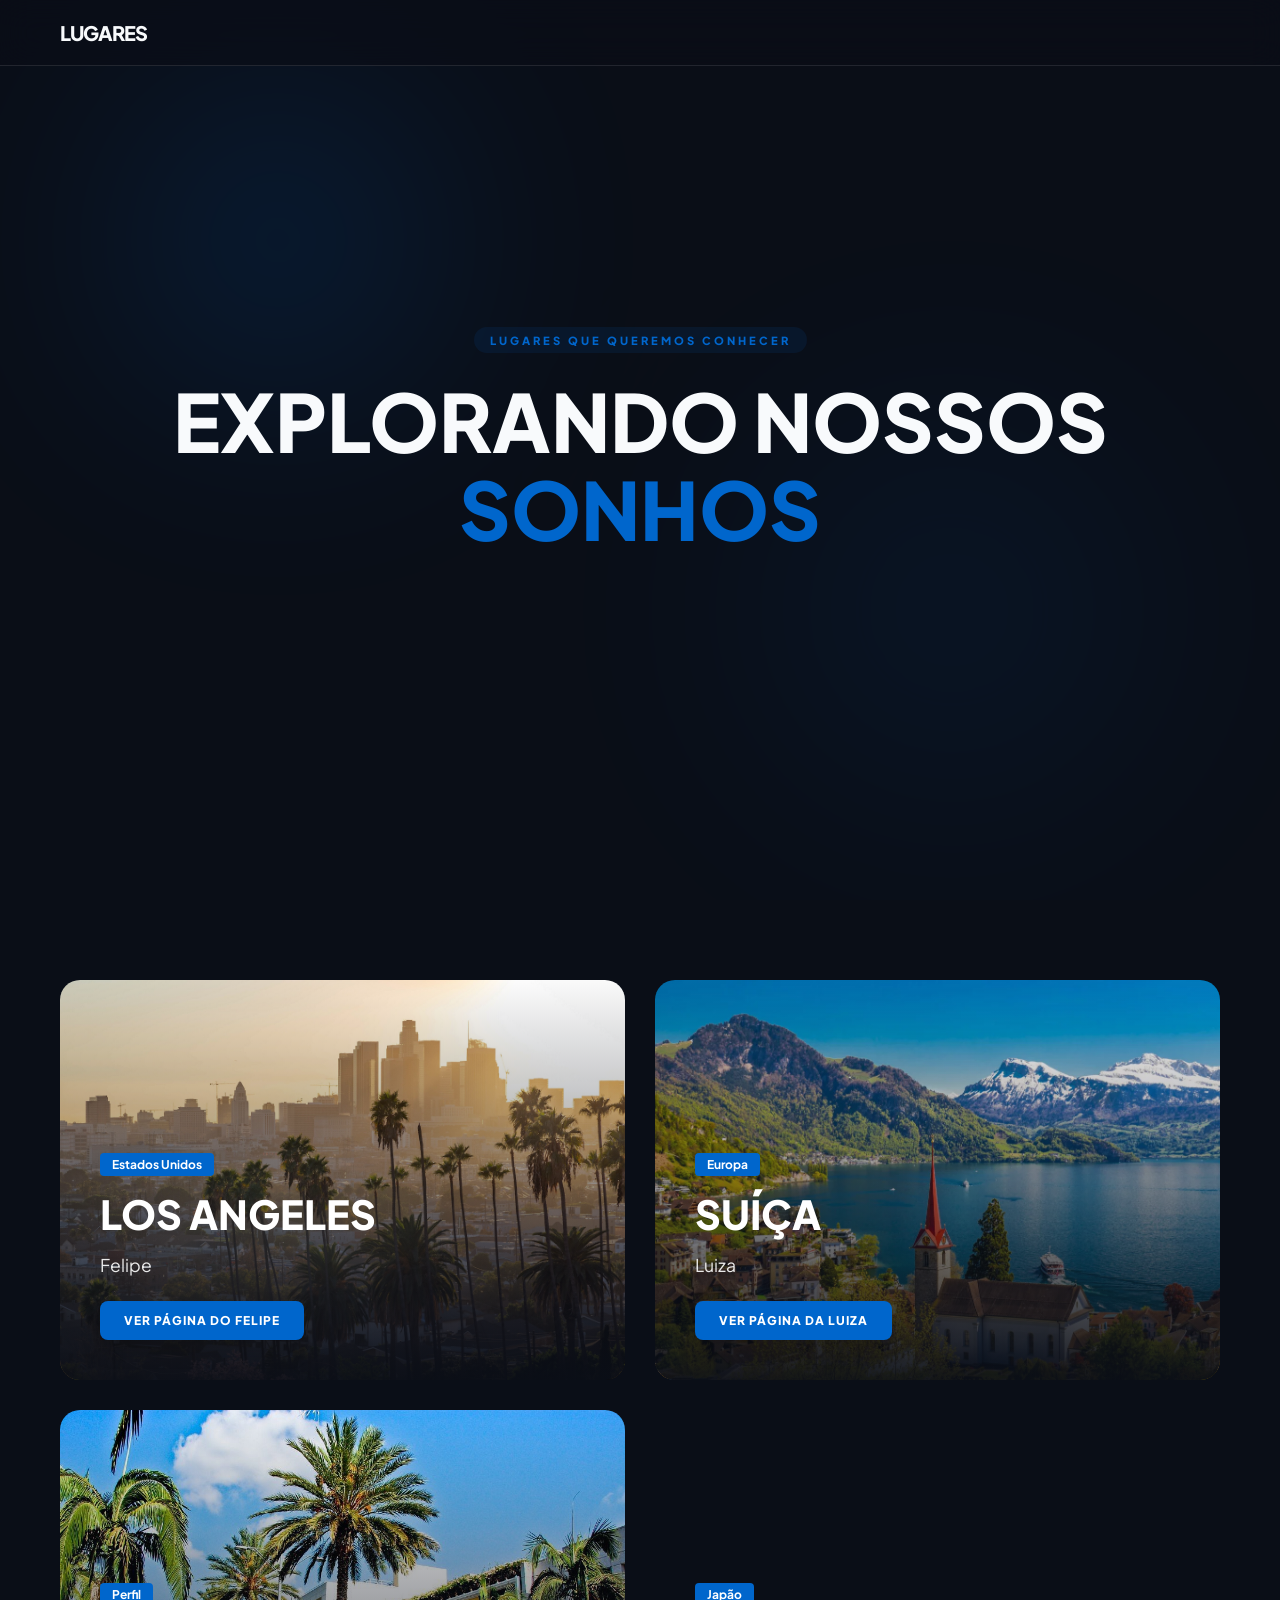
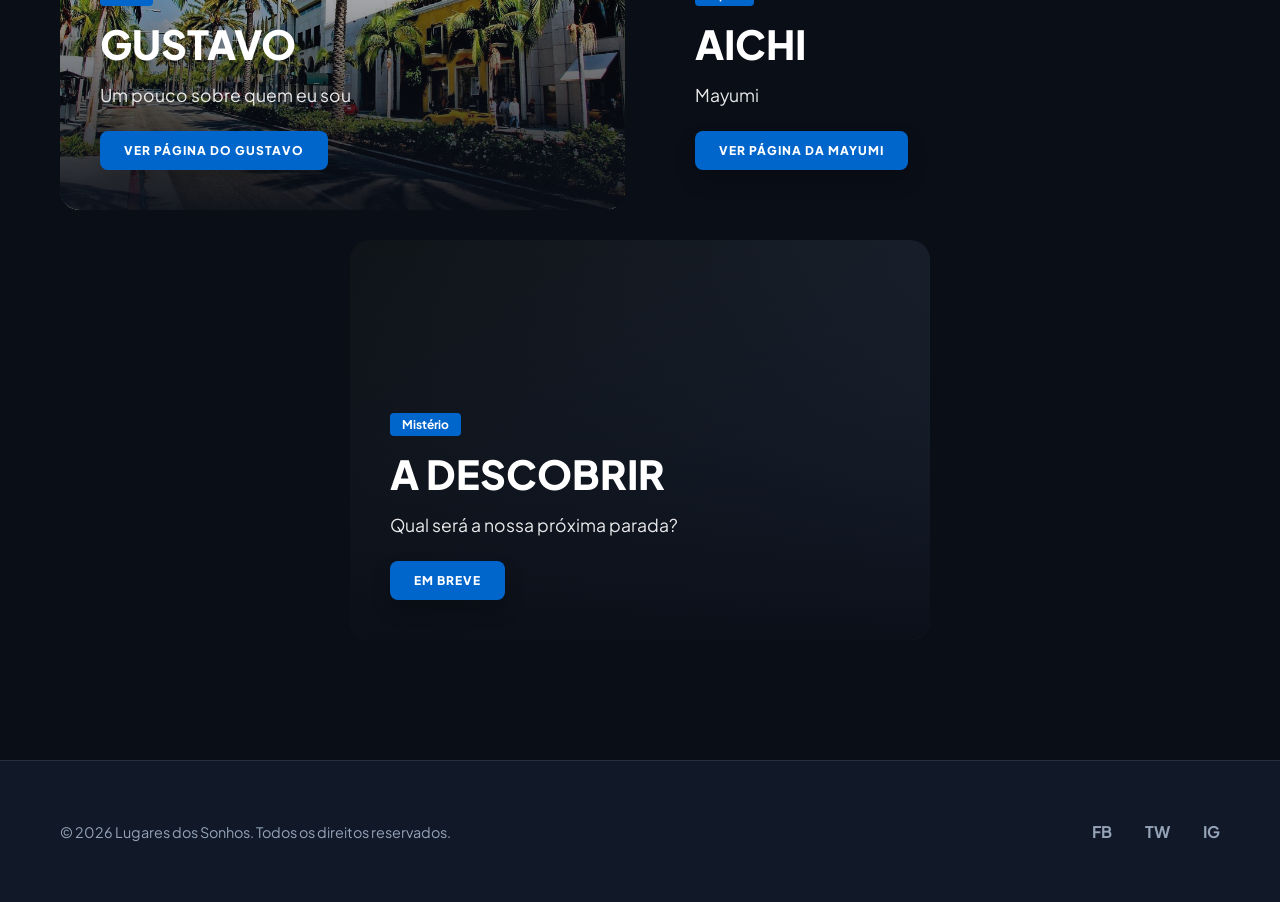
==== commit b6b528d4: "Refatorando estrutura do projeto e adicionando felipe.html e felipe.css" ====
--- a/index.html
+++ b/index.html
@@ -1,193 +1,98 @@
 <!DOCTYPE html>
 <html lang="pt-BR">
+<head>
+    <meta charset="utf-8">
+    <meta name="viewport" content="width=device-width, initial-scale=1.0">
+    <title>Lugares - Explorando Sonhos</title>
+    <link rel="stylesheet" href="assets/css/style.css">
+    <link href="https://fonts.googleapis.com/css2?family=Plus+Jakarta+Sans:wght@300;400;600;800&display=swap" rel="stylesheet">
+    <link href="https://fonts.googleapis.com/css2?family=Material+Symbols+Outlined:wght,FILL@100..700,0..1&display=swap" rel="stylesheet">
+</head>
+<body>
 
-<head>
-    <meta charset="UTF-8">
-    <meta name="viewport" content="width=device-width, initial-scale=1.0">
-    <title>Aichi - Japão</title>
-    <link rel="stylesheet" href="style.css">
-    <style>*{
-    font-family: Arial, sans-serif;
-    background-color: rgb(34, 234, 167);
-    }</style>
-</head>
-
-<body>
-    <header class="header">
-        <div class="container">
-            <nav class="nav">
-                <h1 class="logo">愛知県 Aichi</h1>
-                <ul class="menu">
-                    <li><a href="#sobre">Sobre</a></li>
-                    <li><a href="#atracoes">Atrações</a></li>
-                    <li><a href="#cultura">Cultura</a></li>
-                    <li><a href="#gastronomia">Gastronomia</a></li>
-                </ul>
-            </nav>
+    <header class="topo">
+        <div class="container flex-entre">
+            <div class="logo">
+                <h2>LUGARES</h2>
+            </div>
         </div>
     </header>
 
-    <section class="hero">
-        <div class="hero-overlay"></div>
-        <div class="hero-content">
-            <h1 class="hero-title-jp">愛知県</h1>
-            <h2 class="hero-title-en">Aichi, Japan</h2>
-            <p class="hero-text">Descubra o coração cultural e tecnológico do Japão</p>
-        </div>
-    </section>
-
-    <section id="sobre" class="about">
-        <div class="container">
-            <h2 class="section-title">Sobre Aichi</h2>
-            <div class="about-content">
-                <div class="about-text">
-                    <p class="paragraph">
-                        A Prefeitura de Aichi está localizada na região de Chūbu, no coração do Japão. 
-                        Com sua capital Nagoya, é a quarta maior área metropolitana do país e um dos 
-                        centros industriais mais importantes.
-                    </p>
-                    <p class="paragraph">
-                        Aichi é conhecida por ser o berço da indústria automotiva japonesa, sendo sede 
-                        da Toyota Motor Corporation. A região combina perfeitamente a modernidade 
-                        tecnológica com tradições milenares.
-                    </p>
-                    <p class="paragraph">
-                        Com aproximadamente 7,5 milhões de habitantes, Aichi oferece uma mistura única 
-                        de história samurai, arquitetura moderna, festivais tradicionais e gastronomia 
-                        excepcional.
-                    </p>
-                </div>
-                <div class="stats-grid">
-                    <div class="stat-card">
-                        <div class="stat-number">7.5M</div>
-                        <div class="stat-label">População</div>
-                    </div>
-                    <div class="stat-card">
-                        <div class="stat-number">5,173</div>
-                        <div class="stat-label">km² de área</div>
-                    </div>
-                    <div class="stat-card">
-                        <div class="stat-number">1872</div>
-                        <div class="stat-label">Ano de fundação</div>
-                    </div>
-                    <div class="stat-card">
-                        <div class="stat-number">名古屋</div>
-                        <div class="stat-label">Capital: Nagoya</div>
-                    </div>
+    <main class="principal">
+        <section class="hero">
+            <div class="container centro">
+                <div class="etiqueta">LUGARES QUE QUEREMOS CONHECER</div>
+                <h1 class="titulo-capa">EXPLORANDO NOSSOS <span>SONHOS</span></h1>
+               
+            </div>
+            <div class="blur-fundo">
+                <div class="bola bola-1"></div>
+                <div class="bola bola-2"></div>
+            </div>
+        </section>
+        <section class="galeria-destinos">
+            <div class="card-destino" style="background-image: url('assets/img/LA.png');">
+                <div class="overlay"></div>
+                <div class="info-destino">
+                    <span class="tag">Estados Unidos</span>
+                    <h2>LOS ANGELES</h2>
+                    <p>Felipe</p>
+                    <a href="html/felipe.html" class="btn-ver">Ver Página do Felipe</a>
                 </div>
             </div>
-        </div>
-    </section>
 
-    <section id="atracoes" class="attractions">
-        <div class="container">
-            <h2 class="section-title">Atrações Turísticas</h2>
-            <p class="section-description">
-                Descubra os pontos turísticos mais emblemáticos de Aichi, desde monumentos históricos até maravilhas modernas
-            </p>
-            <div class="attractions-grid">
-                <div class="attraction-card">
-                    <div class="attraction-image">
-                        <img src="https://images.unsplash.com/photo-1648534092296-272a36375e45?crop=entropy&cs=tinysrgb&fit=max&fm=jpg&q=80&w=800" alt="Castelo de Nagoya">
-                    </div>
-                    <h3 class="attraction-title">Castelo de Nagoya</h3>
-                    <p class="attraction-text">Um dos castelos mais famosos do Japão, construído em 1612. Conhecido por seus impressionantes ornamentos de ouro em forma de golfinhos (kinshachi) no topo do telhado principal.</p>
-                </div>
-
-                <div class="attraction-card">
-                    <div class="attraction-image">
-                        <img src="https://images.unsplash.com/photo-1701314946065-318c86562be8?crop=entropy&cs=tinysrgb&fit=max&fm=jpg&q=80&w=800" alt="Museu Toyota">
-                    </div>
-                    <h3 class="attraction-title">Museu Toyota</h3>
-                    <p class="attraction-text">Explore a história da inovação automotiva japonesa. O museu apresenta a evolução da tecnologia desde teares automáticos até veículos modernos.</p>
-                </div>
-
-                <div class="attraction-card">
-                    <div class="attraction-image">
-                        <img src="https://images.unsplash.com/photo-1702060847389-f3819611a56a?crop=entropy&cs=tinysrgb&fit=max&fm=jpg&q=80&w=800" alt="Santuário Atsuta">
-                    </div>
-                    <h3 class="attraction-title">Santuário Atsuta</h3>
-                    <p class="attraction-text">Um dos santuários xintoístas mais sagrados do Japão, com mais de 1900 anos de história. Abriga a espada sagrada Kusanagi, uma das três insígnias imperiais.</p>
-                </div>
-
-                <div class="attraction-card">
-                    <div class="attraction-image">
-                        <img src="https://images.unsplash.com/photo-1771030669981-c995ebcde895?crop=entropy&cs=tinysrgb&fit=max&fm=jpg&q=80&w=800" alt="Jardins Shirotori">
-                    </div>
-                    <h3 class="attraction-title">Jardins Shirotori</h3>
-                    <p class="attraction-text">Um magnífico jardim japonês tradicional que representa paisagens do Japão. Especialmente belo durante a temporada de sakura (cerejeiras em flor).</p>
-                </div>
-
-                <div class="attraction-card">
-                    <div class="attraction-image">
-                        <img src="https://images.unsplash.com/photo-1716049159452-8dfbf9233070?crop=entropy&cs=tinysrgb&fit=max&fm=jpg&q=80&w=800" alt="Porto de Nagoya">
-                    </div>
-                    <h3 class="attraction-title">Porto de Nagoya</h3>
-                    <p class="attraction-text">O maior porto do Japão em termos de volume de carga. Oferece aquário público, museu marítimo e uma vista espetacular da cidade à noite.</p>
+            <div class="card-destino" style="background-image: url('assets/img/suica2.webp');">
+                <div class="overlay"></div>
+                <div class="info-destino">
+                    <span class="tag">Europa</span>
+                    <h2>SUÍÇA</h2>
+                    <p>Luiza</p>
+                    <a href="html/luiza.html" class="btn-ver">Ver Página da Luiza</a>
                 </div>
             </div>
-        </div>
-    </section>
 
-    <section id="Arthur">
-        <h2>Sobre o aluno</h2>
-        <p>Nome: <strong>TuTu</strong></p>
-        <p>Turma: 2ºD</p>
-    </section>
+            <div class="card-destino" style="background-image: url('assets/img/rodeo-drive.jpg');">
+                <div class="overlay"></div>
+                <div class="info-destino">
+                    <span class="tag">Perfil</span>
+                    <h2>GUSTAVO</h2>
+                    <p>Um pouco sobre quem eu sou</p>
+                    <a href="html/gustavo.html" class="btn-ver">Ver Página do Gustavo</a>
+                </div>
+            </div>
 
-    <section id="Artlugar">
-        <h2>O lugar dos meus sonhos</h2>
-        <p><strong>Nome do lugar:</strong> tóquio</p>
-        <p><strong>Por que quero conhecer esse lugar?</strong></p>
-        <p>
-            felipe jorge disse que iria, e eu quero ir agora
-        </p>
-    </section>
-
-    <section id="Artcuriosidades">
-        <h2>Curiosidades sobre esse lugar</h2>
-        <ul>
-            <li>tem anime</li>
-            <li>felipe jorge gostaria de ir </li>
-            <li>Felipe jorge gosta da cultura</li>
-        </ul>
-    </section>
-    <section id="aluno">
-        <h2>Sobre o aluno</h2>
-        <p>Nome: <strong>Luiza Cursino De Vicente</strong></p>
-        <p>Turma: 2ºX</p>
-    </section>
-</main>
-
-
-
-
-
-
-
-
-
-
-
-
-
-
-
-
-
-
-        <a href="gustavo.html">Pagina do gustavo</a>
+            <div class="card-destino" style="background-image: url('https://images.unsplash.com/photo-1648534092296-272a36375e45?crop=entropy&cs=tinysrgb&fit=max&fm=jpg&q=80&w=800');">
+                <div class="overlay"></div>
+                <div class="info-destino">
+                    <span class="tag">Japão</span>
+                    <h2>AICHI</h2>
+                    <p>Mayumi</p>
+                    <a href="html/may.html" class="btn-ver">Ver Página da Mayumi</a>
+                </div>
+            </div>
+            
+            <div class="card-destino future-card">
+                <div class="overlay"></div>
+                <div class="info-destino">
+                    <span class="tag">Mistério</span>
+                    <h2>A DESCOBRIR</h2>
+                    <p>Qual será a nossa próxima parada?</p>
+                    <a href="#" class="btn-ver">Em Breve</a>
+                </div>
+            </div>
+        </section>
     </main>
 
-    <footer>
-        <p>Trabalho de HTML/CSS - Lugares que queremos conhecer</p>
-    </footer>
-
-            <div class="footer-bottom">
-                <p>&copy; 2026 Aichi Prefecture Guide. Desenvolvido para fins informativos.</p>
+    <footer class="rodape">
+        <div class="container flex-entre">
+            <p class="copy">&copy; 2026 Lugares dos Sonhos. Todos os direitos reservados.</p>
+            <div class="sociais">
+                <a href="#">FB</a>
+                <a href="#">TW</a>
+                <a href="#">IG</a>
             </div>
         </div>
     </footer>
+
 </body>
-
-</html>
+</html>
--- a/assets/css/style.css
+++ b/assets/css/style.css
@@ -0,0 +1,308 @@
+:root {
+    --primaria: #0066cc;
+    --fundo: #0a0e17;
+    --fundo-secundario: #111827;
+    --texto: #f8fafc;
+    --texto-suave: #94a3b8;
+    --branco: #ffffff;
+    --borda: rgba(255, 255, 255, 0.1);
+    --gradiente-foto: linear-gradient(to top, rgba(10, 14, 23, 0.95) 0%, rgba(10, 14, 23, 0.4) 50%, transparent 100%);
+}
+
+* {
+    margin: 0;
+    padding: 0;
+    box-sizing: border-box;
+}
+
+body {
+    font-family: 'Plus Jakarta Sans', sans-serif;
+    background-color: var(--fundo);
+    color: var(--texto);
+    -webkit-font-smoothing: antialiased;
+}
+
+.container {
+    width: 1200px;
+    margin: 0 auto;
+    padding: 0 20px;
+    position: relative;
+}
+
+.flex-entre {
+    display: flex;
+    justify-content: space-between;
+    align-items: center;
+}
+
+.centro {
+    text-align: center;
+}
+
+.topo {
+    position: fixed;
+    top: 0;
+    width: 100%;
+    z-index: 100;
+    background: rgba(10, 14, 23, 0.7);
+    backdrop-filter: blur(16px);
+    border-bottom: 1px solid var(--borda);
+    padding: 20px 0;
+    transition: 0.3s background;
+}
+
+.logo {
+    display: flex;
+    align-items: center;
+    gap: 8px;
+}
+
+.logo h2 {
+    font-size: 1.25rem;
+    font-weight: 800;
+    letter-spacing: -1px;
+}
+
+.logo span {
+    color: var(--primaria);
+    font-size: 1.8rem;
+}
+
+.menu a {
+    text-decoration: none;
+    font-size: 0.8rem;
+    font-weight: 700;
+    color: var(--texto-suave);
+    margin-left: 40px;
+    transition: 0.3s;
+}
+
+.menu a.ativo {
+    color: var(--primaria);
+    border-bottom: 2px solid var(--primaria);
+    padding-bottom: 4px;
+}
+
+.menu a:hover {
+    color: var(--primaria);
+}
+
+.btn-busca {
+    background: none;
+    border: none;
+    cursor: pointer;
+    color: var(--texto-suave);
+}
+
+.hero {
+    height: 100vh;
+    display: flex;
+    align-items: center;
+    justify-content: center;
+    position: relative;
+    overflow: hidden;
+}
+
+.etiqueta {
+    display: inline-block;
+    background: rgba(0, 102, 204, 0.1);
+    color: var(--primaria);
+    padding: 6px 16px;
+    border-radius: 50px;
+    font-size: 0.7rem;
+    font-weight: 800;
+    letter-spacing: 3px;
+    margin-bottom: 24px;
+}
+
+.titulo-capa {
+    font-size: 5rem;
+    font-weight: 800;
+    line-height: 1.1;
+    margin-bottom: 20px;
+}
+
+.titulo-capa span {
+    color: var(--primaria);
+}
+
+.subtitulo {
+    font-size: 1.1rem;
+    color: var(--texto-suave);
+    font-weight: 600;
+    letter-spacing: 4px;
+}
+
+.seta-rolar {
+    margin-top: 40px;
+    animation: pula 2s infinite;
+    color: var(--primaria);
+}
+
+@keyframes pula {
+    0%, 20%, 50%, 80%, 100% {
+        transform: translateY(0);
+    }
+    40% {
+        transform: translateY(-10px);
+    }
+    60% {
+        transform: translateY(-5px);
+    }
+}
+
+.blur-fundo {
+    position: absolute;
+    inset: 0;
+    z-index: -1;
+    opacity: 0.2;
+    pointer-events: none;
+}
+
+.bola {
+    position: absolute;
+    border-radius: 50%;
+    filter: blur(120px);
+}
+
+.bola-1 {
+    width: 300px;
+    height: 300px;
+    background: var(--primaria);
+    top: 10%;
+    left: 10%;
+}
+
+.bola-2 {
+    width: 400px;
+    height: 400px;
+    background: rgba(0, 102, 204, 0.4);
+    bottom: 10%;
+    right: 10%;
+}
+
+.galeria-destinos {
+    display: flex;
+    flex-wrap: wrap;
+    justify-content: center;
+    gap: 30px;
+    padding: 80px 20px;
+    max-width: 1200px;
+    margin: 0 auto;
+}
+
+.card-destino {
+    flex: 1 1 calc(50% - 15px);
+    max-width: 580px;
+    height: 400px;
+    position: relative;
+    border-radius: 20px;
+    overflow: hidden;
+    background-size: cover;
+    background-position: center;
+    display: flex;
+    align-items: flex-end;
+    padding: 40px;
+    color: var(--branco);
+    transition: transform 0.4s ease, box-shadow 0.4s ease;
+}
+
+@media (max-width: 900px) {
+    .card-destino {
+        flex: 1 1 100%;
+        max-width: 100%;
+    }
+}
+
+.card-destino.future-card {
+    background: linear-gradient(145deg, #101418, #1e293b);
+}
+
+.card-destino:hover {
+    transform: translateY(-10px);
+    box-shadow: 0 20px 40px rgba(0,0,0,0.3);
+}
+
+.overlay {
+    position: absolute;
+    inset: 0;
+    background: var(--gradiente-foto);
+    z-index: 1;
+    transition: opacity 0.4s ease;
+}
+
+.card-destino:hover .overlay {
+    opacity: 0.8;
+}
+
+.info-destino {
+    z-index: 10;
+    width: 100%;
+}
+
+.tag {
+    background: var(--primaria);
+    padding: 4px 12px;
+    border-radius: 4px;
+    font-size: 0.75rem;
+    font-weight: 700;
+}
+
+.info-destino h2 {
+    font-size: 2.5rem;
+    font-weight: 800;
+    margin: 15px 0;
+}
+
+.info-destino p {
+    font-size: 1.1rem;
+    opacity: 0.9;
+    margin-bottom: 25px;
+}
+
+.btn-ver {
+    display: inline-block;
+    background: var(--primaria);
+    color: var(--branco);
+    border: none;
+    text-decoration: none;
+    padding: 12px 24px;
+    border-radius: 8px;
+    font-weight: 800;
+    text-transform: uppercase;
+    letter-spacing: 1px;
+    font-size: 0.75rem;
+    cursor: pointer;
+    transition: 0.3s;
+    box-shadow: 0 10px 20px rgba(0, 0, 0, 0.2);
+}
+
+.btn-ver:hover {
+    transform: scale(1.05);
+    background: #0055aa;
+}
+
+.rodape {
+    padding: 60px 0;
+    border-top: 1px solid var(--borda);
+    background: var(--fundo-secundario);
+    margin-top: 40px;
+}
+
+.copy {
+    color: var(--texto-suave);
+    font-size: 0.9rem;
+}
+
+.sociais a {
+    text-decoration: none;
+    color: var(--texto-suave);
+    margin-left: 30px;
+    font-weight: 700;
+    transition: 0.3s;
+}
+
+.sociais a:hover {
+    color: var(--primaria);
+    text-shadow: 0 0 10px rgba(0, 102, 204, 0.5);
+}
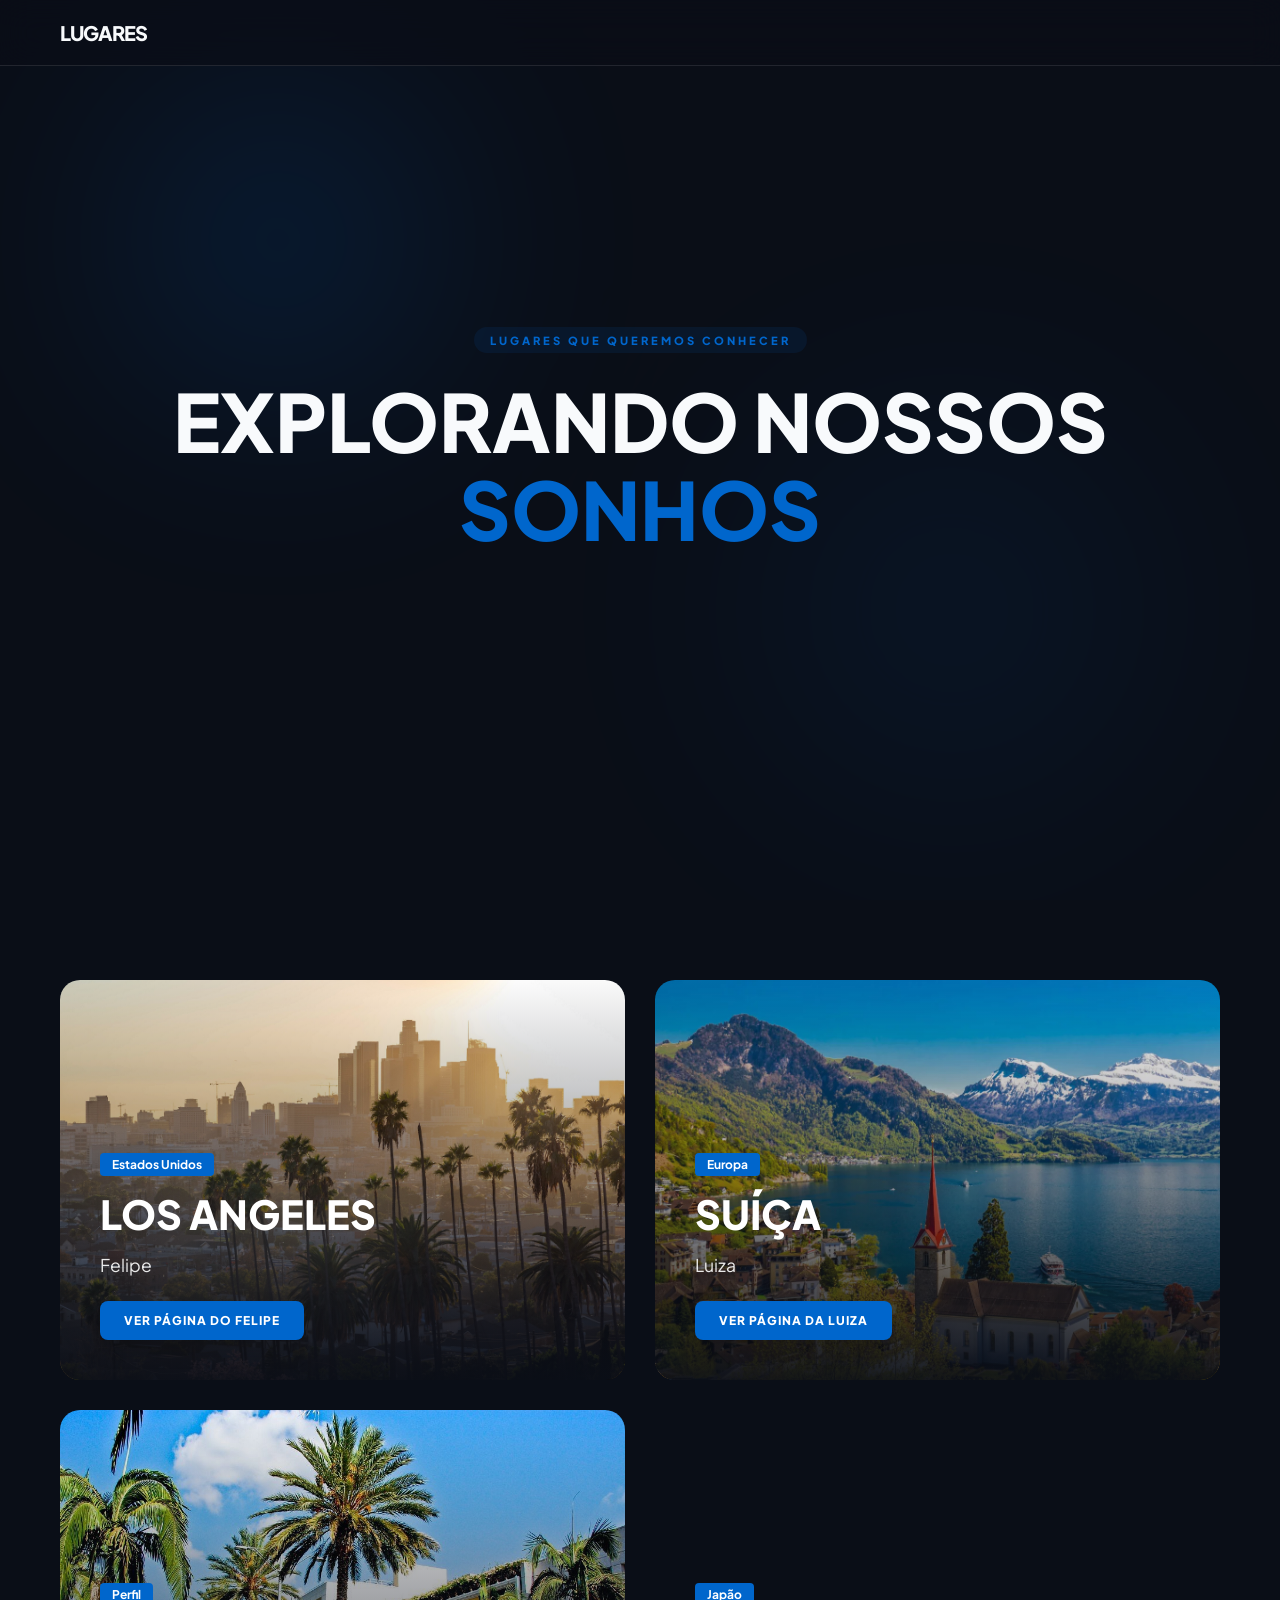
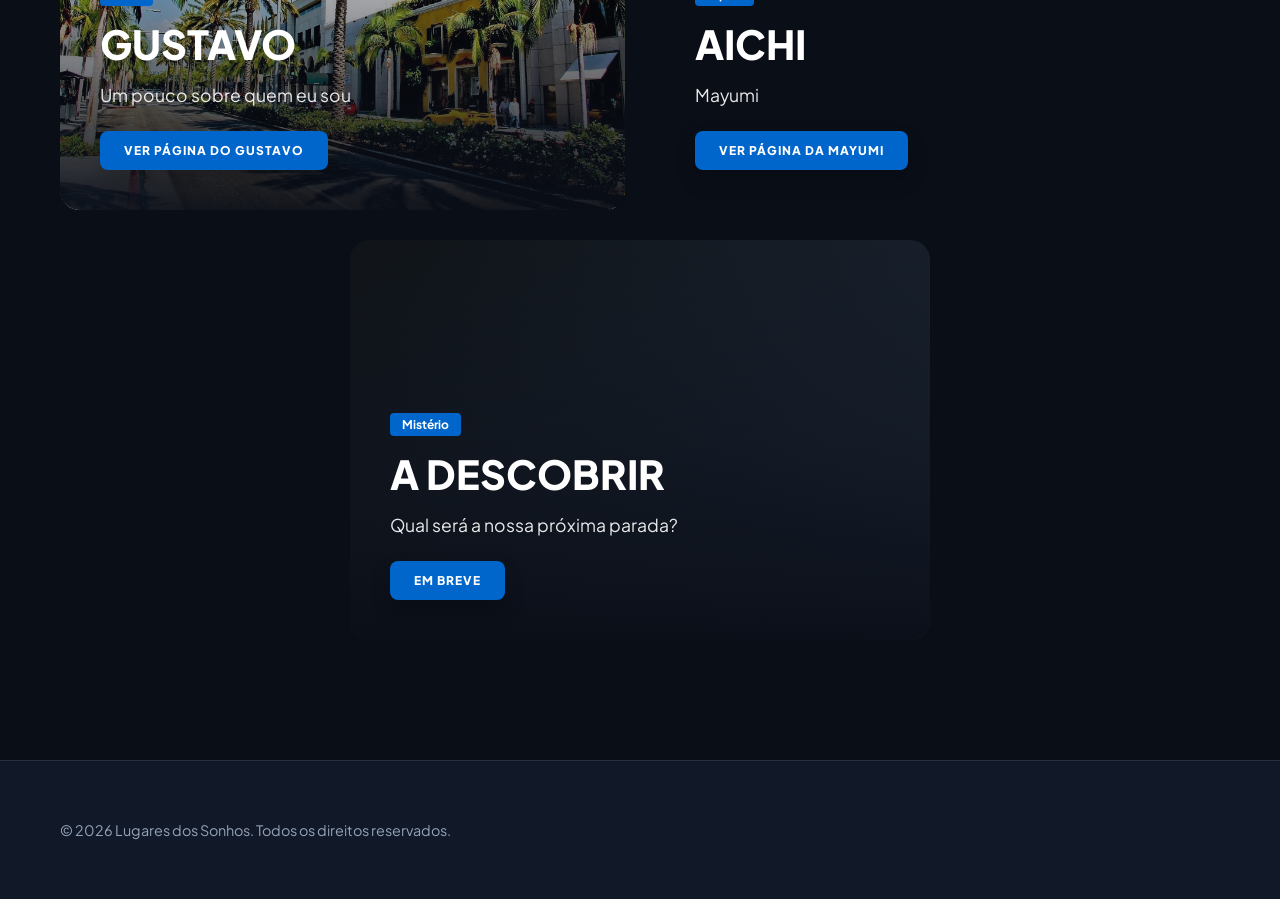
==== commit 2d787009: "Tirando área de redes sociais do footer" ====
--- a/index.html
+++ b/index.html
@@ -86,11 +86,6 @@
     <footer class="rodape">
         <div class="container flex-entre">
             <p class="copy">&copy; 2026 Lugares dos Sonhos. Todos os direitos reservados.</p>
-            <div class="sociais">
-                <a href="#">FB</a>
-                <a href="#">TW</a>
-                <a href="#">IG</a>
-            </div>
         </div>
     </footer>
 
--- a/assets/css/style.css
+++ b/assets/css/style.css
@@ -292,17 +292,4 @@
 .copy {
     color: var(--texto-suave);
     font-size: 0.9rem;
-}
-
-.sociais a {
-    text-decoration: none;
-    color: var(--texto-suave);
-    margin-left: 30px;
-    font-weight: 700;
-    transition: 0.3s;
-}
-
-.sociais a:hover {
-    color: var(--primaria);
-    text-shadow: 0 0 10px rgba(0, 102, 204, 0.5);
 }
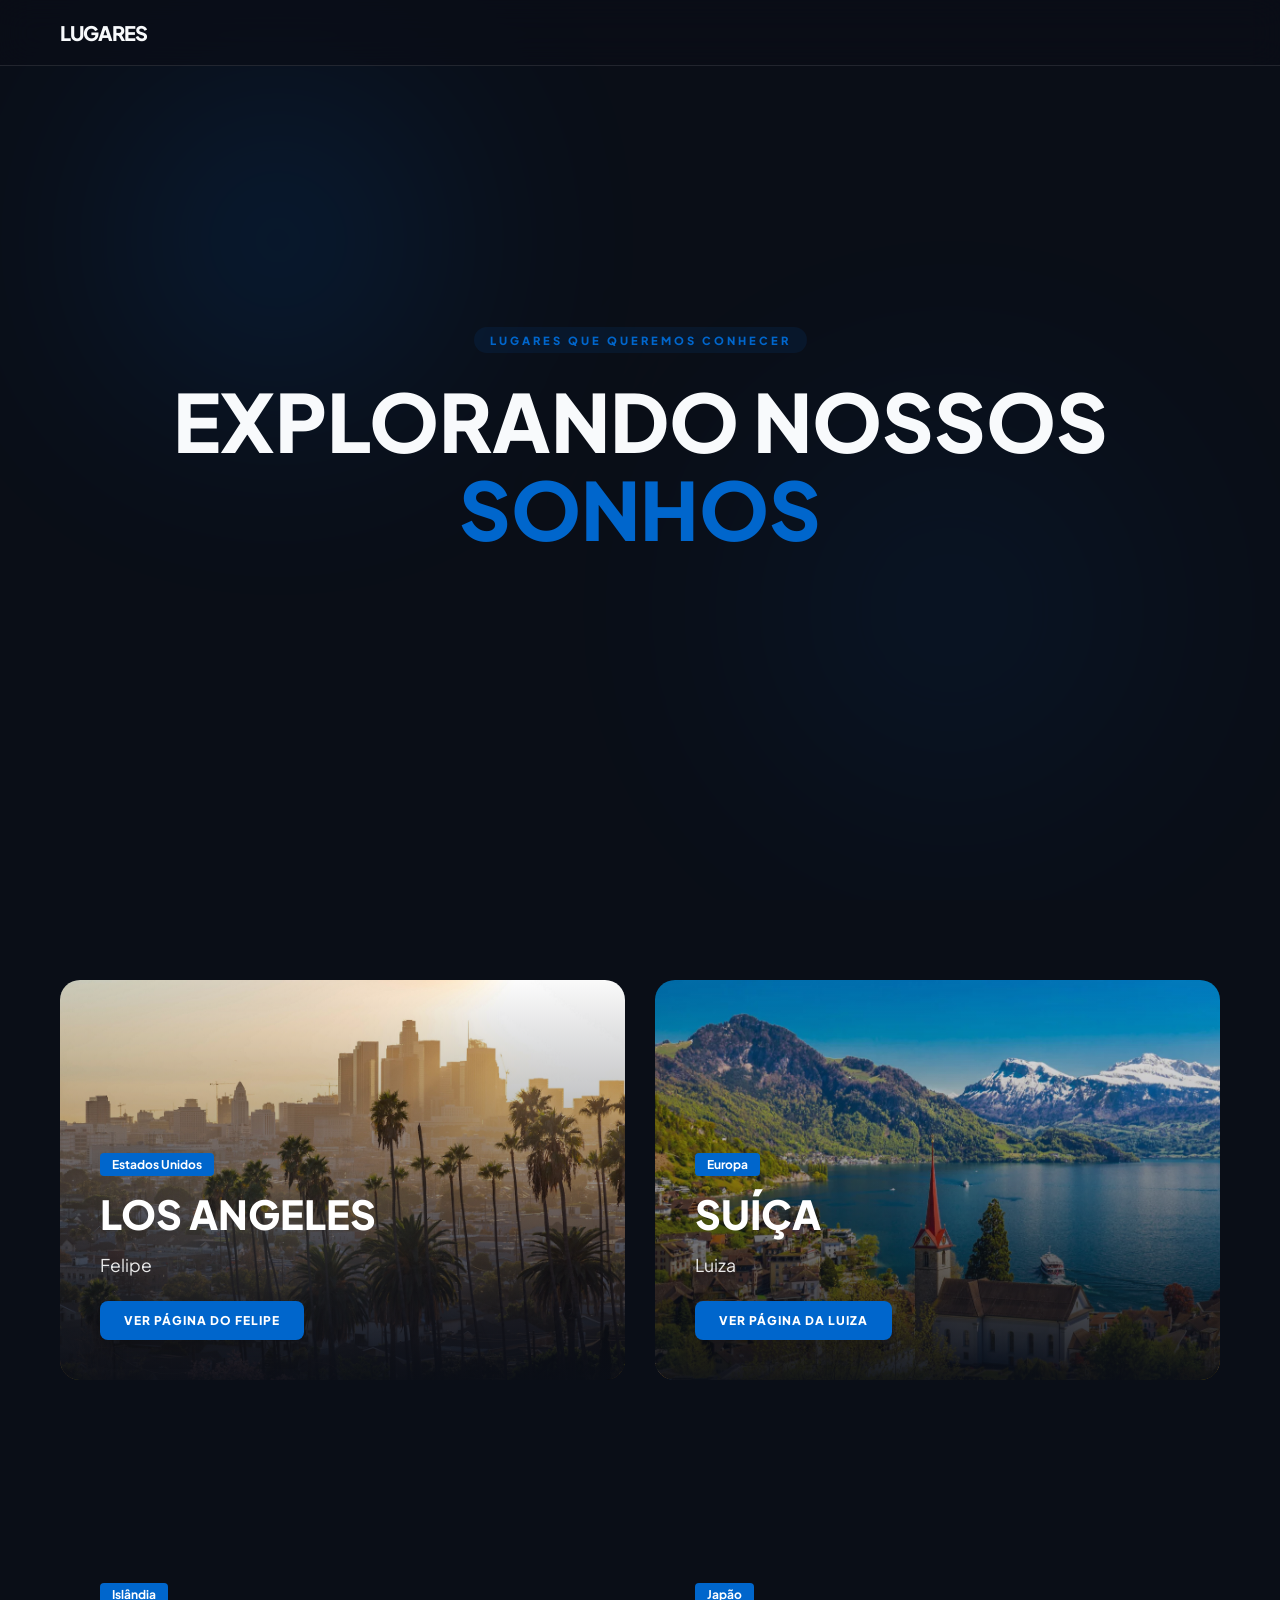
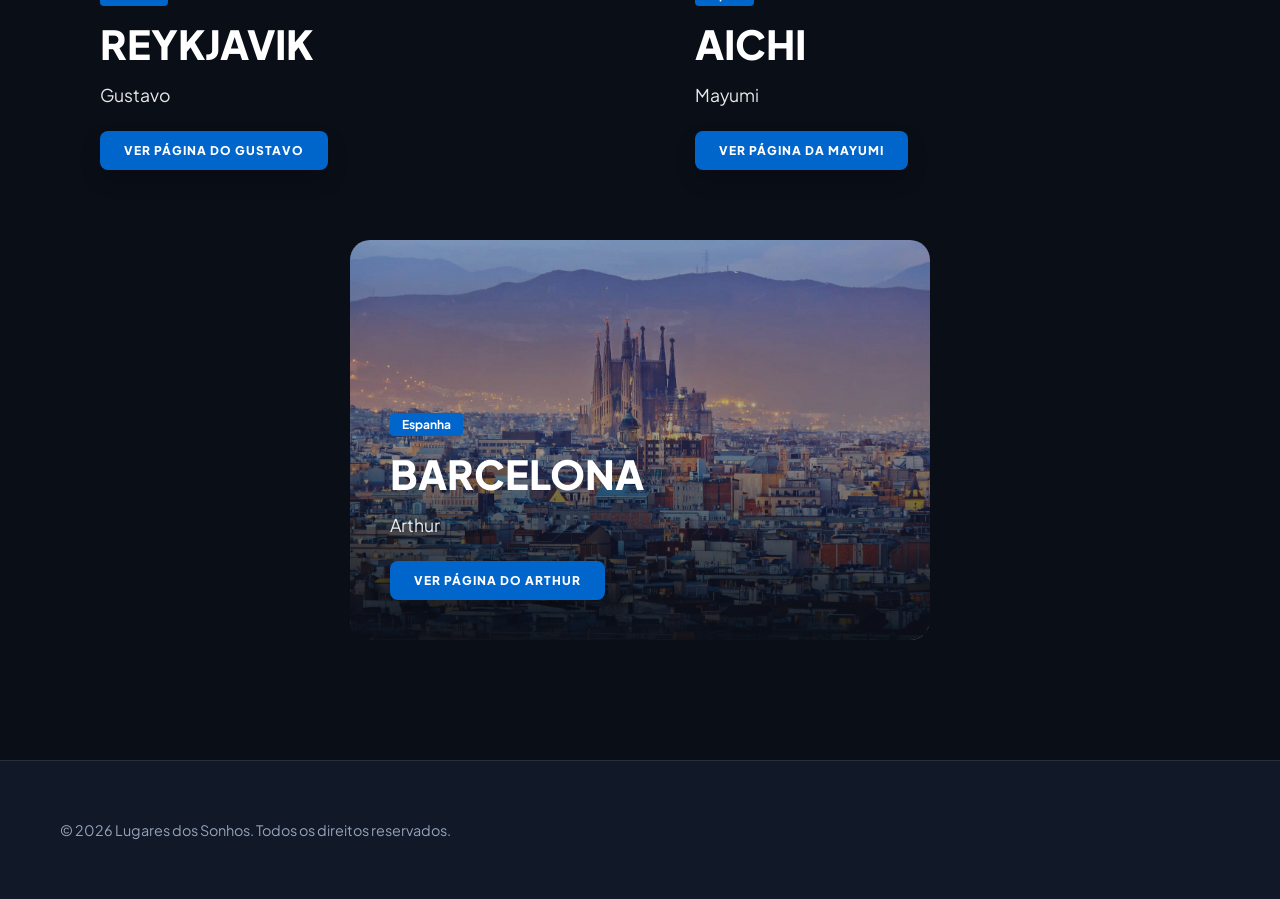
==== commit 1aa9e9f7: "adicionando imagens no arthur.html e index.html" ====
--- a/index.html
+++ b/index.html
@@ -51,12 +51,12 @@
                 </div>
             </div>
 
-            <div class="card-destino" style="background-image: url('assets/img/rodeo-drive.jpg');">
+            <div class="card-destino" style="background-image: url('https://images.unsplash.com/photo-1521024221340-efe7d7fa239b?q=80&w=500');">
                 <div class="overlay"></div>
                 <div class="info-destino">
-                    <span class="tag">Perfil</span>
-                    <h2>GUSTAVO</h2>
-                    <p>Um pouco sobre quem eu sou</p>
+                    <span class="tag">Islândia</span>
+                    <h2>REYKJAVIK</h2>
+                    <p>Gustavo</p>
                     <a href="html/gustavo.html" class="btn-ver">Ver Página do Gustavo</a>
                 </div>
             </div>
@@ -71,13 +71,13 @@
                 </div>
             </div>
             
-            <div class="card-destino future-card">
+            <div class="card-destino" style="background-image: url('assets/img/barcelona.jpg');">
                 <div class="overlay"></div>
                 <div class="info-destino">
-                    <span class="tag">Mistério</span>
-                    <h2>A DESCOBRIR</h2>
-                    <p>Qual será a nossa próxima parada?</p>
-                    <a href="#" class="btn-ver">Em Breve</a>
+                    <span class="tag">Espanha</span>
+                    <h2>BARCELONA</h2>
+                    <p>Arthur</p>
+                    <a href="html/arthur.html" class="btn-ver">Ver Página do Arthur</a>
                 </div>
             </div>
         </section>
